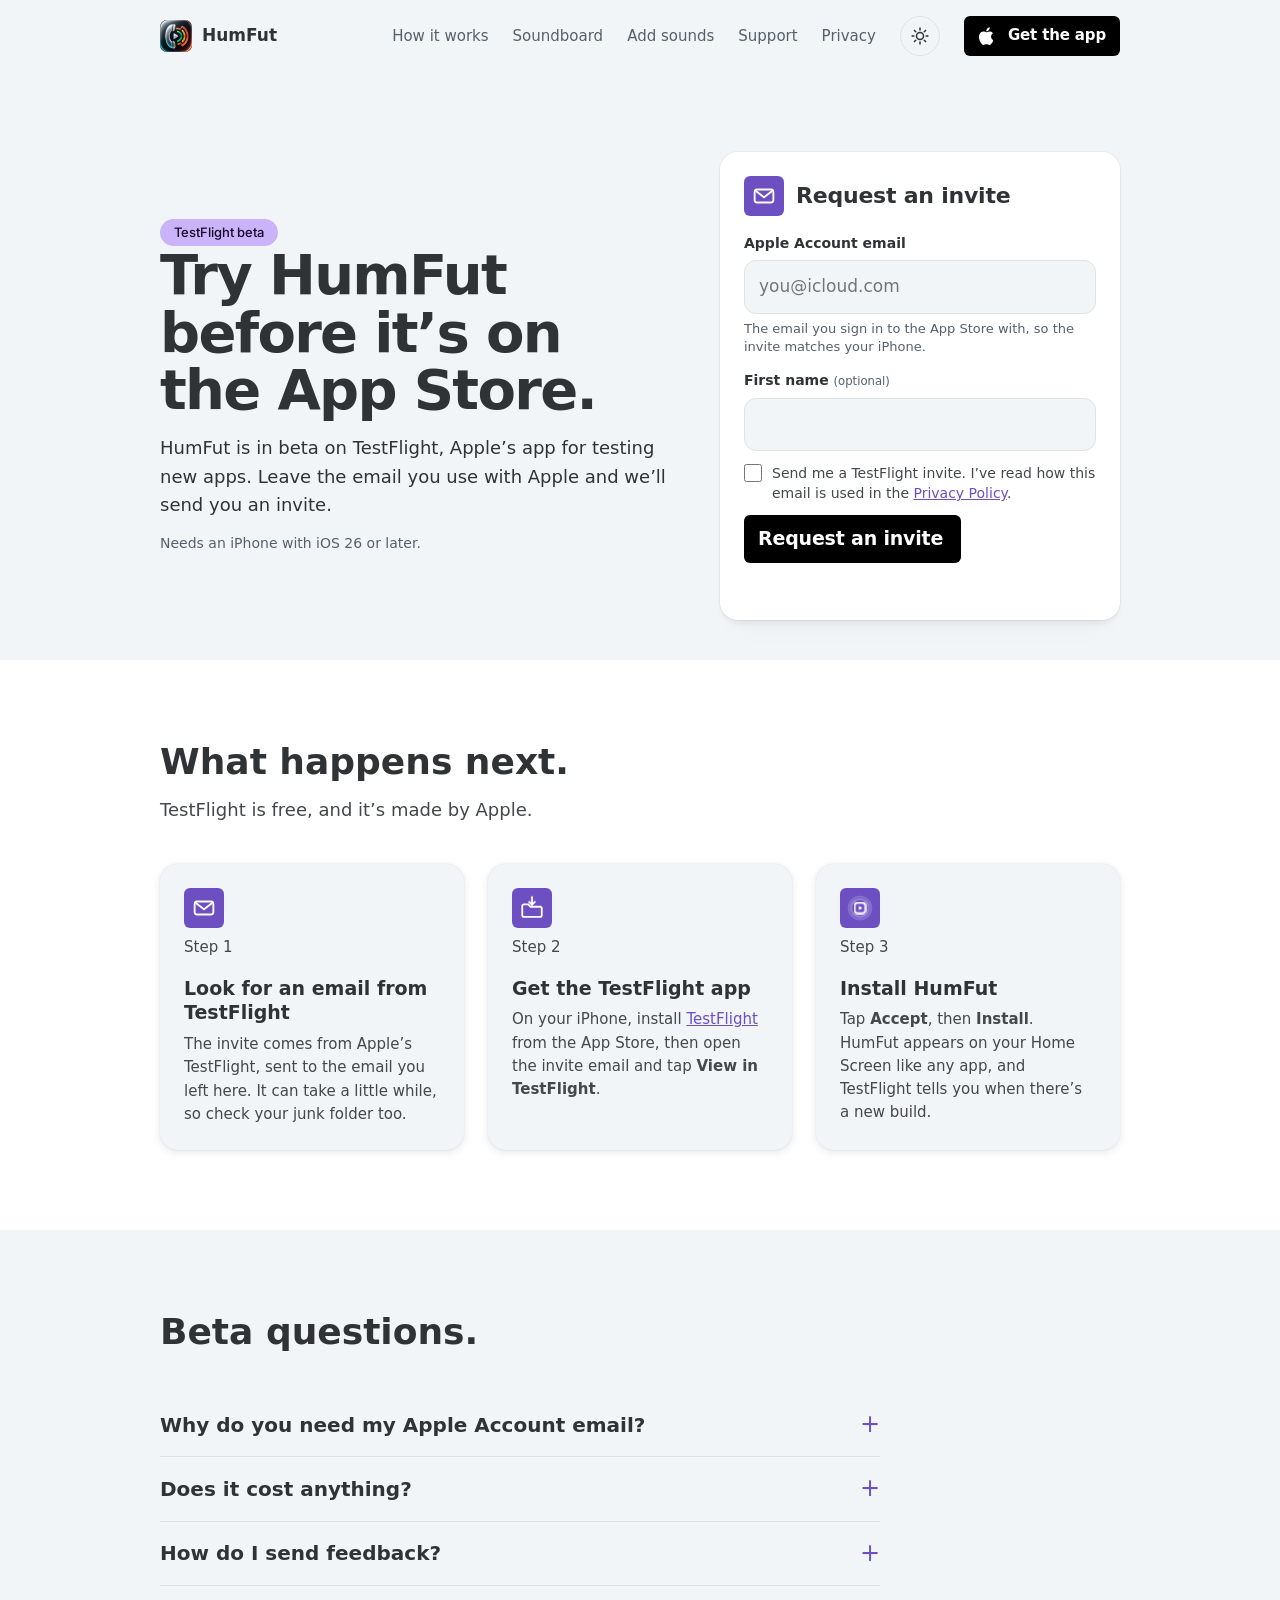
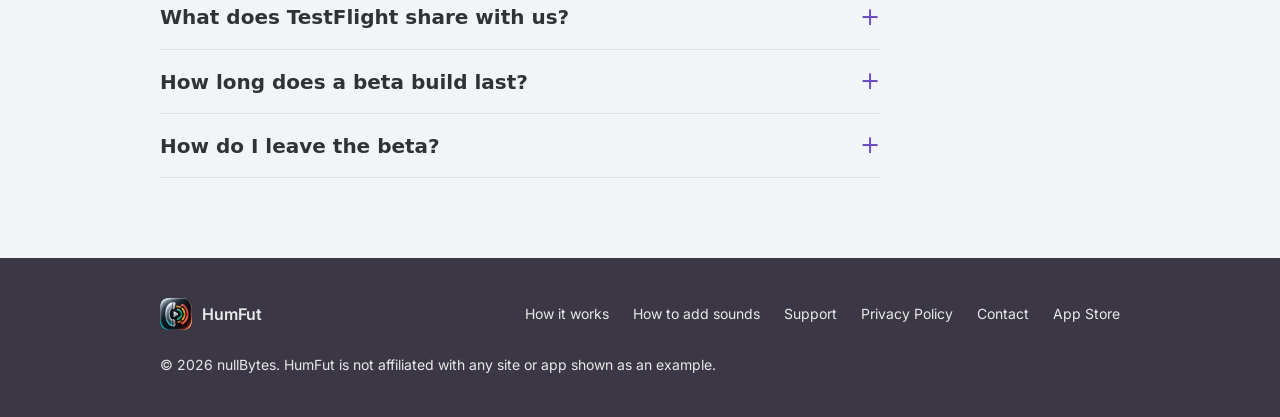
==== beta.html @ 5fb59aae "Beta sign-ups: App Store buttons lead to a TestFlight invite page HumFut is still in TestFlight, so " ====
<!doctype html>
<html lang="en" data-theme="light">
<head>
<meta charset="utf-8">
<meta name="viewport" content="width=device-width, initial-scale=1">
<title>Join the Beta — HumFut</title>
<meta name="description" content="Try HumFut on TestFlight before it’s on the App Store. Leave your Apple Account email and we’ll send you an invite.">
<link rel="icon" type="image/png" sizes="32x32" href="assets/icons/favicon-32.png">
<link rel="icon" type="image/png" sizes="64x64" href="assets/icons/favicon-64.png">
<link rel="apple-touch-icon" href="assets/icons/apple-touch-icon.png">
<link rel="stylesheet" href="assets/tokens.css?v=d33e0487">
<link rel="stylesheet" href="assets/components.css?v=d33e0487">
<link rel="stylesheet" href="assets/mockups.css?v=d33e0487">
<link rel="stylesheet" href="assets/site.css?v=d33e0487">
<script>document.documentElement.classList.add('js');</script>
<script>
  // Light by default. Apply a saved Dark or System choice before first paint; System follows the device.
  (function () { try { var t = localStorage.getItem('humfut-theme'); if (t === 'dark') document.documentElement.setAttribute('data-theme', 'dark'); else if (t === 'system') document.documentElement.removeAttribute('data-theme'); } catch (e) {} })();
</script>
</head>
<body>
<a class="skip" href="#main">Skip to content</a>
<svg width="0" height="0" style="position:absolute" aria-hidden="true">
  <symbol id="i-apple" viewBox="0 0 24 24"><path fill="currentColor" d="M16.4 12.6c0-2.4 2-3.6 2.1-3.7-1.1-1.7-2.9-1.9-3.5-1.9-1.5-.2-2.9.9-3.7.9-.8 0-1.9-.9-3.2-.8-1.6 0-3.1 1-4 2.4-1.7 3-.4 7.4 1.2 9.8.8 1.2 1.8 2.5 3 2.4 1.2 0 1.7-.8 3.1-.8 1.5 0 1.9.8 3.2.8 1.3 0 2.2-1.2 3-2.4.9-1.4 1.3-2.7 1.3-2.8-.1 0-2.5-1-2.5-3.9zM14 5.5c.7-.8 1.1-1.9 1-3-1 0-2.1.7-2.8 1.5-.6.7-1.2 1.8-1 2.9 1.1.1 2.1-.6 2.8-1.4z"/></symbol>
  <symbol id="t-speak" viewBox="0 0 24 24"><path fill="currentColor" d="M5 3h14a3 3 0 0 1 3 3v8a3 3 0 0 1-3 3h-7l-5 4v-4H5a3 3 0 0 1-3-3V6a3 3 0 0 1 3-3zm2 5v2h10V8zm0 4v2h7v-2z"/></symbol>
  <symbol id="t-react" viewBox="0 0 24 24"><path fill="currentColor" d="M9 10l3.5-7c1.5 0 2.5 1.2 2.2 2.8L14 9h5.3a2 2 0 0 1 2 2.4l-1.4 7A3 3 0 0 1 17 21H9zM2 10h5v11H2z"/></symbol>
  <symbol id="t-lib" viewBox="0 0 24 24"><path fill="currentColor" d="M2 5h10v2H2zm0 4h10v2H2zm0 4h7v2H2zm13-10l6-1.5v3L17 7v10.5a3.5 3.5 0 1 1-2-3.2z"/></symbol>
  <symbol id="t-set" viewBox="0 0 24 24"><path fill="currentColor" fill-rule="evenodd" d="M10.3 2h3.4l.5 2.6 1.9.8 2.2-1.5 2.4 2.4-1.5 2.2.8 1.9 2.6.5v3.4l-2.6.5-.8 1.9 1.5 2.2-2.4 2.4-2.2-1.5-1.9.8-.5 2.6h-3.4l-.5-2.6-1.9-.8-2.2 1.5-2.4-2.4 1.5-2.2-.8-1.9L2 13.7v-3.4l2.6-.5.8-1.9-1.5-2.2 2.4-2.4 2.2 1.5 1.9-.8zM12 8.5a3.5 3.5 0 1 0 0 7 3.5 3.5 0 0 0 0-7z"/></symbol>
  <symbol id="t-levels" viewBox="0 0 24 24"><path fill="none" stroke="currentColor" stroke-width="1.8" stroke-linecap="round" d="M6 3v18M12 3v18M18 3v18"/><circle cx="6" cy="14" r="2.4" fill="#3a3a3c" stroke="currentColor" stroke-width="1.8"/><circle cx="12" cy="8" r="2.4" fill="#3a3a3c" stroke="currentColor" stroke-width="1.8"/><circle cx="18" cy="15" r="2.4" fill="#3a3a3c" stroke="currentColor" stroke-width="1.8"/></symbol>
  <symbol id="t-search" viewBox="0 0 24 24"><circle cx="10.5" cy="10.5" r="6.5" fill="none" stroke="currentColor" stroke-width="2.2"/><path d="M15.5 15.5L21 21" stroke="currentColor" stroke-width="2.2" stroke-linecap="round"/></symbol>
</svg>

<header class="nav">
  <div class="wrap">
    <a class="nav-brand" href="./"><img class="hf-app-icon" src="assets/icons/icon-128.png" alt="" width="32" height="32">HumFut</a>
    <nav class="nav-links" aria-label="Main">
      <a href="./#how-it-works">How it works</a>
      <a href="./#soundboard">Soundboard</a>
      <a href="./#add-sounds">Add sounds</a>
      <a href="support.html">Support</a>
      <a href="privacy.html">Privacy</a>
    </nav>
    <div class="theme" data-theme-menu>
      <button type="button" class="theme-btn" aria-haspopup="true" aria-expanded="false" aria-controls="theme-list" aria-label="Appearance: Light">
        <svg class="ti ti-system" viewBox="0 0 24 24" aria-hidden="true"><circle cx="12" cy="12" r="8.5" fill="none" stroke="currentColor" stroke-width="1.8"/><path d="M12 3.5a8.5 8.5 0 0 1 0 17z" fill="currentColor"/></svg>
        <svg class="ti ti-light" viewBox="0 0 24 24" aria-hidden="true"><circle cx="12" cy="12" r="4.2" fill="none" stroke="currentColor" stroke-width="1.8"/><path d="M12 2.5v2.2M12 19.3v2.2M2.5 12h2.2M19.3 12h2.2M5.3 5.3l1.6 1.6M17.1 17.1l1.6 1.6M5.3 18.7l1.6-1.6M17.1 6.9l1.6-1.6" stroke="currentColor" stroke-width="1.8" stroke-linecap="round"/></svg>
        <svg class="ti ti-dark" viewBox="0 0 24 24" aria-hidden="true"><path d="M19.5 14.6A8 8 0 0 1 9.4 4.5a8 8 0 1 0 10.1 10.1z" fill="none" stroke="currentColor" stroke-width="1.8" stroke-linejoin="round"/></svg>
      </button>
      <div class="theme-list" id="theme-list" role="menu" aria-label="Appearance" hidden>
        <button type="button" role="menuitemradio" aria-checked="false" data-set-theme="system">System</button>
        <button type="button" role="menuitemradio" aria-checked="true" data-set-theme="light">Light</button>
        <button type="button" role="menuitemradio" aria-checked="false" data-set-theme="dark">Dark</button>
      </div>
    </div>
    <a class="hf-store js-appstore" href="beta.html"><svg viewBox="0 0 24 24"><use href="#i-apple"/></svg><span class="hf-store-lines"><span class="hf-store-big">Get the app</span></span></a>
  </div>
</header>

<main id="main">
<section class="band band-canvas page-hero">
  <div class="wrap beta-hero">
    <div>
      <span class="hf-kicker">TestFlight beta</span>
      <h1>Try HumFut before it’s on the App Store.</h1>
      <p class="lede">HumFut is in beta on TestFlight, Apple’s app for testing new apps. Leave the email you use with Apple and we’ll send you an invite.</p>
      <p class="page-meta">Needs an iPhone with iOS 26 or later.</p>
    </div>
    <form class="beta-form reveal" id="beta-form" novalidate data-ai-host>
      <div class="beta-form-head"><span class="hf-feature-icon"><span class="hf-ai" data-icon="mail"><svg viewBox="0 0 32 32" aria-hidden="true" focusable="false"><rect x="4.5" y="8" width="23" height="16" rx="3"/><path class="ai-draw" d="M5.5 9.5l10.5 8 10.5-8" style="--len:27"/></svg></span></span><h2>Request an invite</h2></div>
      <label class="field"><span>Apple Account email</span>
        <input type="email" name="email" autocomplete="email" inputmode="email" required placeholder="you@icloud.com" aria-describedby="email-help email-err">
      </label>
      <p class="field-help" id="email-help">The email you sign in to the App Store with, so the invite matches your iPhone.</p>
      <p class="field-err" id="email-err" role="alert" hidden></p>
      <label class="field"><span>First name <small>(optional)</small></span>
        <input type="text" name="firstName" autocomplete="given-name" maxlength="60">
      </label>
      <label class="hp" aria-hidden="true">Website<input type="text" name="website" tabindex="-1" autocomplete="off"></label>
      <label class="check"><input type="checkbox" name="consent" required aria-describedby="consent-err"><span>Send me a TestFlight invite. I’ve read how this email is used in the <a href="privacy.html#beta">Privacy Policy</a>.</span></label>
      <p class="field-err" id="consent-err" role="alert" hidden></p>
      <div class="turnstile-slot" hidden></div>
      <button type="submit" class="hf-store beta-submit"><span class="hf-store-lines"><span class="hf-store-big">Request an invite</span></span></button>
      <p class="form-msg" role="status" aria-live="polite"></p>
    </form>
  </div>
</section>

<section class="band band-surface">
  <div class="wrap">
    <div class="section-head reveal">
      <h2 class="heading-xl">What happens next.</h2>
      <p class="lede">TestFlight is free, and it’s made by Apple.</p>
    </div>
    <div class="card-grid">
      <div class="info-card reveal" data-ai-host><span class="hf-feature-icon"><span class="hf-ai" data-icon="mail"><svg viewBox="0 0 32 32" aria-hidden="true" focusable="false"><rect x="4.5" y="8" width="23" height="16" rx="3"/><path class="ai-draw" d="M5.5 9.5l10.5 8 10.5-8" style="--len:27"/></svg></span></span><p class="caption">Step 1</p><h3>Look for an email from TestFlight</h3><p>The invite comes from Apple’s TestFlight, sent to the email you left here. It can take a little while, so check your junk folder too.</p></div>
      <div class="info-card reveal" data-ai-host><span class="hf-feature-icon"><span class="hf-ai" data-icon="import"><svg viewBox="0 0 32 32" aria-hidden="true" focusable="false"><path d="M4 13.5a2 2 0 0 1 2-2h5.5l2.5 3H26a2 2 0 0 1 2 2V25a2 2 0 0 1-2 2H6a2 2 0 0 1-2-2z"/><g class="ai-drop"><path d="M16 2.5V12"/><path d="M12.5 8.5L16 12l3.5-3.5"/></g></svg></span></span><p class="caption">Step 2</p><h3>Get the TestFlight app</h3><p>On your iPhone, install <a href="https://apps.apple.com/app/testflight/id899247664">TestFlight</a> from the App Store, then open the invite email and tap <strong>View in TestFlight</strong>.</p></div>
      <div class="info-card reveal" data-ai-host><span class="hf-feature-icon"><span class="hf-ai" data-icon="tap"><svg viewBox="0 0 32 32" aria-hidden="true" focusable="false"><circle class="ai-ring" cx="16" cy="16" r="11" style="--o:.35"/><circle class="ai-ring" cx="16" cy="16" r="14" style="--o:.18;--d:.14s"/><g class="ai-press"><rect x="9.5" y="9.5" width="13" height="13" rx="3.5"/><path d="M14.6 13.2v5.6l4.4-2.8z" fill="currentColor" stroke="none"/></g></svg></span></span><p class="caption">Step 3</p><h3>Install HumFut</h3><p>Tap <strong>Accept</strong>, then <strong>Install</strong>. HumFut appears on your Home Screen like any app, and TestFlight tells you when there’s a new build.</p></div>
    </div>
  </div>
</section>

<section class="band band-canvas">
  <div class="wrap">
    <div class="section-head reveal">
      <h2 class="heading-xl">Beta questions.</h2>
    </div>
    <div class="faq">
      <details><summary>Why do you need my Apple Account email?</summary><div><p>TestFlight invites are tied to an email. Using the one you sign in to the App Store with means the invite opens straight into TestFlight on your iPhone.</p></div></details>
      <details><summary>Does it cost anything?</summary><div><p>No. TestFlight is free, and in-app purchases in a TestFlight build aren’t charged. They also don’t carry over to the App Store version.</p></div></details>
      <details><summary>How do I send feedback?</summary><div><p>Take a screenshot in HumFut and tap <strong>Share Beta Feedback</strong>, or open TestFlight and tap <strong>Send Beta Feedback</strong>. You can also email <a href="mailto:humfut-support@nullbytes.app">humfut-support@nullbytes.app</a>.</p></div></details>
      <details><summary>What does TestFlight share with us?</summary><div><p>Apple shows us your tester email and name, when you installed and opened the beta, and any crash reports or feedback you send through TestFlight. <a href="privacy.html#beta">More in the Privacy Policy</a></p></div></details>
      <details><summary>How long does a beta build last?</summary><div><p>Each TestFlight build works for 90 days. Newer builds arrive in TestFlight before then.</p></div></details>
      <details><summary>How do I leave the beta?</summary><div><p>Open TestFlight, choose HumFut and tap <strong>Stop Testing</strong>, or delete the app. To have your email removed from our list, write to <a href="mailto:humfut-support@nullbytes.app">humfut-support@nullbytes.app</a>.</p></div></details>
    </div>
  </div>
</section>
</main>

<footer class="hf-footer">
  <div class="wrap">
    <span class="footer-brand"><img class="hf-app-icon" src="assets/icons/icon-128.png" alt="" width="32" height="32">HumFut</span>
    <nav aria-label="Footer">
      <a href="./#how-it-works">How it works</a>
      <a href="./#add-sounds">How to add sounds</a>
      <a href="support.html">Support</a>
      <a href="privacy.html">Privacy Policy</a>
      <a href="mailto:humfut-support@nullbytes.app">Contact</a>
      <a class="js-appstore" href="beta.html">App Store</a>
    </nav>
    <span>© 2026 nullBytes. HumFut is not affiliated with any site or app shown as an example.</span>
  </div>
</footer>

<script src="assets/beta.js?v=d33e0487" defer></script>
<script src="assets/site.js?v=d33e0487" defer></script>
<script src="assets/anim-icons.js?v=d33e0487" defer></script>
</body>
</html>
---- assets/tokens.css ----
/* GENERATED from the HumFut design system tokens.json. Do not edit by hand. */
:root {
  color-scheme: light;
  --canvas: #f2f5f7;
  --surface: #ffffff;
  --ink: #303336;
  --ink-2: #44474b;
  --muted: #55606e;
  --fog: #838b96;
  --hairline: #dfe3e8;
  --accent: #6d4fc2;
  --accent-press: #553b9e;
  --on-accent: #ffffff;
  --accent-wash: #ece6fb;
  --kicker: #cab3f8;
  --on-kicker: #17082c;
  --on-pad: #17082c;
  --live: #a0f32f;
  --on-live: #17082c;
  --tap-ring: #00b2ff;
  --store-badge: #000000;
  --on-store-badge: #ffffff;
  --doc-canvas: #f6f6f6;
  --doc-ink: #1b1b1b;
  --doc-body: #404654;
  --footer: #3c3744;
  --on-footer: #e9e9e9;
  --app-ground: #0e1012;
  --app-panel: #1f2225;
  --app-ink: #f2f3f4;
  --app-ink-dim: #8a9199;
  --app-ready: #3db863;
  --pad-orange: #d9573d;
  --pad-ochre: #e3a93c;
  --pad-teal: #4e9e8f;
  --pad-blue: #6b7fc7;
  --pad-rose: #c0577e;
  --pad-olive: #7fa653;
  --shadow-card: 0 2px 8px 0 rgba(0,0,0,0.1), 0 0 2px 0 rgba(0,0,0,0.1);
  --shadow-preview: 0 152px 61px 0 rgba(25,23,28,0.01), 0 85px 51px 0 rgba(25,23,28,0.05), 0 38px 38px 0 rgba(25,23,28,0.09), 0 9px 21px 0 rgba(25,23,28,0.1);
  --shadow-float: 0 0 0 1px rgba(0,0,0,0.04), 0 1px 1px 0.5px rgba(0,0,0,0.02), 0 3px 3px 1.5px rgba(0,0,0,0.02), 0 6px 6px -3px rgba(0,0,0,0.02), 0 12px 12px -6px rgba(0,0,0,0.02), 0 24px 24px -12px rgba(0,0,0,0.02);
  --shadow-doc: 0 4px 12px 0 rgba(0,0,0,0.12), 0 0 2px 0 rgba(0,0,0,0.08);
  --space-4: 4px;
  --space-8: 8px;
  --space-10: 10px;
  --space-12: 12px;
  --space-16: 16px;
  --space-24: 24px;
  --space-40: 40px;
  --space-80: 80px;
  --width-page: 960px;
  --width-text: 540px;
  --width-doc: 680px;
  --radius-icon: 3px;
  --radius-button: 6px;
  --radius-doc-button: 8px;
  --radius-tutorial: 12px;
  --radius-doc-panel: 16px;
  --radius-card: 18px;
  --radius-float: 20px;
  --radius-app-icon: 22%;
  --radius-preview: 40px;
  --radius-pill: 9999px;
  --font-sans: -apple-system, BlinkMacSystemFont, "SF Pro Text", "SF Pro Display", system-ui, "Helvetica Neue", sans-serif;
  --font-rounded: "Nunito", "Quicksand", "DM Sans", system-ui, sans-serif;
  --font-doc: "Inter", system-ui, -apple-system, "Segoe UI", Roboto, sans-serif;
}
@media (prefers-color-scheme: dark) {
  :root:not([data-theme="light"]) {
    color-scheme: dark;
    --canvas: #0d0021;
    --surface: #05010d;
    --ink: #ffffff;
    --ink-2: #cfcfcf;
    --muted: #a39eb0;
    --fog: #6e6780;
    --hairline: #1d1629;
    --accent: #a981ff;
    --accent-press: #7a40ed;
    --on-accent: #0d0021;
    --accent-wash: #1e1238;
    --store-badge: #ffffff;
    --on-store-badge: #000000;
    --doc-canvas: #0d0021;
    --doc-ink: #ffffff;
    --doc-body: #cfcfcf;
    --footer: #05010d;
    --on-footer: #cfcfcf;
  }
}
:root[data-theme="dark"] {
  color-scheme: dark;
  --canvas: #0d0021;
  --surface: #05010d;
  --ink: #ffffff;
  --ink-2: #cfcfcf;
  --muted: #a39eb0;
  --fog: #6e6780;
  --hairline: #1d1629;
  --accent: #a981ff;
  --accent-press: #7a40ed;
  --on-accent: #0d0021;
  --accent-wash: #1e1238;
  --store-badge: #ffffff;
  --on-store-badge: #000000;
  --doc-canvas: #0d0021;
  --doc-ink: #ffffff;
  --doc-body: #cfcfcf;
  --footer: #05010d;
  --on-footer: #cfcfcf;
}
.display { font-family: var(--font-sans); font-size: 56px; line-height: 1.0; font-weight: 700; letter-spacing: -1.4px; }
.heading-xl { font-family: var(--font-sans); font-size: 36px; line-height: 1.2; font-weight: 700; }
.heading { font-family: var(--font-sans); font-size: 24px; line-height: 1.2; font-weight: 700; }
.heading-sm { font-family: var(--font-sans); font-size: 20px; line-height: 1.3; font-weight: 600; }
.lede { font-family: var(--font-sans); font-size: 18px; line-height: 1.6; font-weight: 400; }
.body { font-family: var(--font-sans); font-size: 17px; line-height: 1.6; font-weight: 400; }
.body-sm { font-family: var(--font-sans); font-size: 15px; line-height: 1.6; font-weight: 400; }
.link { font-family: var(--font-sans); font-size: 17px; line-height: 1.3; font-weight: 400; }
.caption { font-family: var(--font-sans); font-size: 13px; line-height: 1.4; font-weight: 400; }
.float-title { font-family: var(--font-sans); font-size: 15px; line-height: 1.3; font-weight: 600; }
.float-meta { font-family: var(--font-sans); font-size: 13px; line-height: 1.4; font-weight: 400; }
.step-title { font-family: var(--font-rounded); font-size: 19px; line-height: 1.33; font-weight: 700; letter-spacing: 1px; }
.step-body { font-family: var(--font-rounded); font-size: 15px; line-height: 1.47; font-weight: 500; letter-spacing: 0.8px; }
.tab-label { font-family: var(--font-rounded); font-size: 15px; line-height: 1.2; font-weight: 700; letter-spacing: 0.8px; }
.kicker { font-family: var(--font-doc); font-size: 13px; line-height: 1.2; font-weight: 500; }
.doc-display { font-family: var(--font-doc); font-size: 60px; line-height: 1.07; font-weight: 800; }
.doc-heading { font-family: var(--font-doc); font-size: 40px; line-height: 1.14; font-weight: 800; }
.doc-heading-sm { font-family: var(--font-doc); font-size: 28px; line-height: 1.38; font-weight: 800; }
.doc-subheading { font-family: var(--font-doc); font-size: 20px; line-height: 1.4; font-weight: 600; }
.doc-body { font-family: var(--font-doc); font-size: 16px; line-height: 1.5; font-weight: 400; }
---- assets/components.css ----
/* HumFut components. Every value comes from tokens.css (colors, radii,
   shadows, spacing, font families). Source per component in its README. */
@import url("https://fonts.googleapis.com/css2?family=Inter:wght@400;500;600;800&family=Nunito:wght@500;700&display=swap");

/* ---------- App Store button (Apple badge; Things 6px button radius) ---------- */
.hf-store {
  display: inline-flex; align-items: center; gap: 10px;
  min-height: 48px; padding: 8px 18px 8px 14px;
  border-radius: var(--radius-button);
  background: var(--store-badge); color: var(--on-store-badge);
  font-family: var(--font-sans); text-decoration: none;
}
.hf-store:hover { color: var(--on-store-badge); opacity: .88; }
.hf-store svg { width: 22px; height: 22px; flex: none; fill: currentColor; }
.hf-store .hf-store-lines { display: flex; flex-direction: column; line-height: 1.05; }
.hf-store .hf-store-small { font-size: 11px; font-weight: 500; }
.hf-store .hf-store-big { font-size: 19px; font-weight: 600; letter-spacing: -.01em; }

/* ---------- Text link with chevron (Things Inline Text Link) ---------- */
.hf-link {
  font-family: var(--font-sans); font-size: 17px; line-height: 1.3; font-weight: 400;
  color: var(--accent); text-decoration: none;
}
.hf-link::after { content: " \25B8"; }
.hf-link:hover { color: var(--accent-press); text-decoration: underline; text-underline-offset: 3px; }

/* ---------- Focus ring (accent, 3px solid; 3:1+ on every surface) ---------- */
.hf-focus:focus-visible, .hf-store:focus-visible, .hf-link:focus-visible,
.hf-tab:focus-visible, .hf-step:focus-visible, .hf-doc-button:focus-visible {
  outline: 3px solid var(--accent); outline-offset: 3px;
}

/* ---------- App icon (iOS mask) ---------- */
.hf-app-icon { display: block; border-radius: var(--radius-app-icon); }

/* ---------- Feature card (Things: surface on canvas, 18px, paired shadow) ---------- */
.hf-feature {
  background: var(--surface); border-radius: var(--radius-card); box-shadow: var(--shadow-card);
  padding: var(--space-24); font-family: var(--font-sans); color: var(--ink);
}
.hf-feature-head { display: flex; align-items: center; gap: var(--space-10); }
.hf-feature-icon {
  width: 40px; height: 40px; border-radius: var(--radius-button); flex: none;
  background: var(--accent); color: var(--on-accent); display: grid; place-items: center;
  --ai-size: 26px; --ai-bg: var(--accent);
}
.hf-feature h3 { font-size: 20px; line-height: 1.3; font-weight: 600; margin: 0; }
.hf-feature p { font-size: 15px; line-height: 1.6; color: var(--muted); margin: var(--space-10) 0 0; }

/* ---------- Floating card (Flighty: 20px, whisper stack, ±3deg) ---------- */
.hf-float {
  display: flex; gap: var(--space-10); align-items: center;
  background: var(--surface); border-radius: var(--radius-float); box-shadow: var(--shadow-float);
  padding: var(--space-16); font-family: var(--font-sans); color: var(--ink); width: max-content; max-width: 260px;
}
.hf-float strong { display: block; font-size: 15px; line-height: 1.3; font-weight: 600; }
.hf-float span.hf-float-meta { display: block; font-size: 13px; line-height: 1.4; color: var(--muted); }
.hf-float .hf-float-art { width: 32px; height: 32px; border-radius: var(--radius-pill); flex: none; background: var(--live); display: grid; place-items: center; }
.hf-float .hf-float-art svg { width: 16px; height: 16px; fill: var(--on-live); }

/* ---------- Live waveform (Stable Audio: lime marks audio-active) ---------- */
.hf-live { display: inline-flex; align-items: center; gap: 2px; height: 18px; }
.hf-live i { display: block; width: 3px; height: 30%; border-radius: 2px; background: var(--live); animation: hf-eq 1s ease-in-out infinite; }
.hf-live i:nth-child(2) { animation-delay: -.2s; } .hf-live i:nth-child(3) { animation-delay: -.5s; }
.hf-live i:nth-child(4) { animation-delay: -.7s; } .hf-live i:nth-child(5) { animation-delay: -.35s; }
@keyframes hf-eq { 0%, 100% { height: 25%; } 50% { height: 100%; } }

/* ---------- Kicker badge (Jitter pill badge, one per section) ---------- */
.hf-kicker {
  display: inline-block; padding: 6px 14px; border-radius: var(--radius-pill);
  background: var(--kicker); color: var(--on-kicker);
  font-family: var(--font-doc); font-size: 13px; line-height: 1.2; font-weight: 500;
}

/* ---------- Tutorial tabs (Duolingo: 12px, 2px outline, pressed edge) ---------- */
.hf-tabs { display: flex; flex-wrap: wrap; gap: var(--space-12); justify-content: center; }
.hf-tab {
  display: inline-flex; align-items: center; gap: var(--space-10); cursor: pointer;
  padding: var(--space-12) var(--space-16); border-radius: var(--radius-tutorial);
  border: 2px solid var(--hairline); border-bottom-width: 4px; background: var(--surface); color: var(--ink);
  font-family: var(--font-rounded); font-size: 15px; line-height: 1.2; font-weight: 700; letter-spacing: .8px;
}
.hf-tab .hf-num {
  width: 28px; height: 28px; border-radius: var(--radius-tutorial); display: grid; place-items: center;
  background: var(--accent-wash); color: var(--accent);
}
.hf-tab[aria-selected="true"] { background: var(--accent); border-color: var(--accent-press); color: var(--on-accent); }
.hf-tab[aria-selected="true"] .hf-num { background: var(--on-accent); color: var(--accent); }
.hf-tab:active { border-bottom-width: 2px; transform: translateY(2px); }

/* ---------- Step card (Duolingo: border only, no fill change, no shadow) ---------- */
.hf-steps { list-style: none; margin: 0; padding: 0; display: grid; gap: var(--space-12); }
.hf-step {
  position: relative; overflow: hidden; cursor: pointer;
  display: grid; grid-template-columns: 36px 1fr; gap: var(--space-16); align-items: start;
  padding: var(--space-16); border-radius: var(--radius-tutorial);
  border: 2px solid var(--hairline); border-bottom-width: 4px; background: var(--surface);
  font-family: var(--font-rounded); color: var(--ink);
}
.hf-step .hf-num {
  width: 36px; height: 36px; border-radius: var(--radius-tutorial); display: grid; place-items: center;
  border: 2px solid var(--hairline); color: var(--muted);
  font-size: 15px; font-weight: 700; letter-spacing: .8px;
}
.hf-step strong { display: block; font-size: 19px; line-height: 1.33; font-weight: 700; letter-spacing: 1px; }
.hf-step span.hf-step-body { display: block; font-size: 15px; line-height: 1.47; font-weight: 500; letter-spacing: .8px; color: var(--muted); margin-top: 2px; }
.hf-step.is-active { border-color: var(--accent); border-bottom-color: var(--accent-press); }
.hf-step.is-active .hf-num { background: var(--accent); border-color: var(--accent); color: var(--on-accent); }
.hf-step.is-done .hf-num { border-color: var(--accent); color: var(--accent); }
.hf-step .hf-bar { position: absolute; left: 0; bottom: 0; height: 3px; width: 0; background: var(--accent); }
.hf-step.is-active .hf-bar { animation: hf-fill var(--dur, 3s) linear forwards; }
@keyframes hf-fill { to { width: 100%; } }

/* ---------- Animation preview card (Jitter: 40px, four-layer float) ---------- */
.hf-preview {
  background: var(--surface); border-radius: var(--radius-preview); box-shadow: var(--shadow-preview);
  padding: var(--space-40) var(--space-24); display: grid; place-items: center;
}
/* Tap ring (Jitter Electric Blue highlight ring) */
.hf-tap {
  position: absolute; width: 44px; height: 44px; margin: -22px 0 0 -22px; border-radius: var(--radius-pill);
  border: 3px solid var(--tap-ring); pointer-events: none; animation: hf-tap 1.6s ease-out infinite;
}
@keyframes hf-tap {
  0% { opacity: 0; transform: scale(1.4); } 20% { opacity: 1; transform: scale(.85); }
  45% { opacity: .9; transform: scale(1); } 100% { opacity: 0; transform: scale(1.5); }
}

/* ---------- Doc (Signal): outlined button, panel ---------- */
.hf-doc-button {
  display: inline-flex; align-items: center; gap: var(--space-8);
  padding: var(--space-12) var(--space-24); border-radius: var(--radius-doc-button);
  border: 1.5px solid var(--accent); background: transparent; color: var(--accent);
  font-family: var(--font-doc); font-size: 16px; font-weight: 600; text-decoration: none;
}
.hf-doc-button:hover { color: var(--accent-press); border-color: var(--accent-press); }
.hf-doc-panel {
  background: var(--accent-wash); border-radius: var(--radius-doc-panel); padding: 30px;
  font-family: var(--font-doc); color: var(--doc-ink);
}
.hf-doc-panel p { margin: 0; font-size: 16px; line-height: 1.5; }

/* ---------- Footer (Signal Twilight band) ---------- */
.hf-footer { background: var(--footer); color: var(--on-footer); font-family: var(--font-doc); font-size: 14px; }
.hf-footer a { color: var(--on-footer); text-decoration: none; }
.hf-footer a:hover { text-decoration: underline; }
.hf-footer h4 { color: #ffffff; font-size: 16px; font-weight: 600; margin: 0 0 var(--space-12); }


/* ---------- Animated icon (HumFut line glyphs; parts move by role) ---------- */
.hf-ai { display: inline-grid; place-items: center; flex: none; width: var(--ai-size, 32px); height: var(--ai-size, 32px); color: inherit; }
.hf-ai svg { width: 100%; height: 100%; overflow: visible; fill: none; stroke: currentColor; stroke-width: 2.25; stroke-linecap: round; stroke-linejoin: round; }
.hf-ai svg * { transform-box: fill-box; transform-origin: center; }
.hf-ai .ai-draw { stroke-dasharray: var(--len); stroke-dashoffset: 0; }
.hf-ai .ai-cut { stroke: var(--ai-bg, var(--surface)); stroke-width: 6; }
.hf-ai .ai-ring { opacity: var(--o, .3); }
.hf-ai .ai-sway, .hf-ai .ai-eq { transform-origin: 50% 100%; }
.hf-ai .ai-shake { transform-origin: 30% 70%; }
.hf-ai .ai-toggle { transform: translateX(12px); }
.hf-ai.is-playing svg *, .hf-ai.is-looping svg * {
  animation-duration: 1.5s; animation-timing-function: cubic-bezier(.3, .7, .3, 1);
  animation-fill-mode: both; animation-delay: var(--d, 0s);
}
.hf-ai.is-looping svg * { animation-duration: 2.2s; animation-iteration-count: infinite; }
.hf-ai.is-playing .ai-press, .hf-ai.is-looping .ai-press { animation-name: ai-press; }
.hf-ai.is-playing .ai-ring, .hf-ai.is-looping .ai-ring { animation-name: ai-ring; }
.hf-ai.is-playing .ai-rise, .hf-ai.is-looping .ai-rise { animation-name: ai-rise; }
.hf-ai.is-playing .ai-drop, .hf-ai.is-looping .ai-drop { animation-name: ai-drop; }
.hf-ai.is-playing .ai-draw, .hf-ai.is-looping .ai-draw { animation-name: ai-draw; }
.hf-ai.is-playing .ai-pulse, .hf-ai.is-looping .ai-pulse { animation-name: ai-pulse; }
.hf-ai.is-playing .ai-sway, .hf-ai.is-looping .ai-sway { animation-name: ai-sway; }
.hf-ai.is-playing .ai-pop, .hf-ai.is-looping .ai-pop { animation-name: ai-pop; }
.hf-ai.is-playing .ai-eq, .hf-ai.is-looping .ai-eq { animation-name: ai-eq; }
.hf-ai.is-playing .ai-slide, .hf-ai.is-looping .ai-slide { animation-name: ai-slide; }
.hf-ai.is-playing .ai-lift, .hf-ai.is-looping .ai-lift { animation-name: ai-lift; }
.hf-ai.is-playing .ai-blink, .hf-ai.is-looping .ai-blink { animation-name: ai-blink; }
.hf-ai.is-playing .ai-shake, .hf-ai.is-looping .ai-shake { animation-name: ai-shake; }
.hf-ai.is-playing .ai-wave, .hf-ai.is-looping .ai-wave { animation-name: ai-wave; }
.hf-ai.is-playing .ai-nudge, .hf-ai.is-looping .ai-nudge { animation-name: ai-nudge; }
.hf-ai.is-playing .ai-toggle, .hf-ai.is-looping .ai-toggle { animation-name: ai-toggle; }
@keyframes ai-press { 0%, 45%, 100% { transform: scale(1); } 12% { transform: scale(.82); } 28% { transform: scale(1.06); } }
@keyframes ai-ring {
  0%, 100% { opacity: var(--o, .3); transform: scale(1); } 8% { opacity: 0; transform: scale(.55); }
  30% { opacity: .95; transform: scale(.95); } 55% { opacity: 0; transform: scale(1.18); } 70% { opacity: 0; transform: scale(1); }
}
@keyframes ai-rise { 0%, 55%, 100% { transform: translateY(0); } 20% { transform: translateY(-4.5px); } 36% { transform: translateY(.6px); } 45% { transform: translateY(-1.4px); } }
@keyframes ai-drop {
  0%, 60%, 100% { transform: translateY(0); opacity: 1; } 28% { transform: translateY(7px); opacity: 0; }
  29% { transform: translateY(-7px); opacity: 0; }
}
@keyframes ai-draw { 0% { stroke-dashoffset: var(--len); } 55%, 100% { stroke-dashoffset: 0; } }
@keyframes ai-pulse { 0%, 50%, 100% { transform: scale(1); } 14% { transform: scale(.5); } 32% { transform: scale(1.15); } }
@keyframes ai-sway { 0%, 70%, 100% { transform: rotate(0); } 15% { transform: rotate(-12deg) translateY(-1px); } 32% { transform: rotate(9deg); } 48% { transform: rotate(-4deg); } 60% { transform: rotate(2deg); } }
@keyframes ai-pop { 0% { transform: scale(.3); opacity: .2; } 28% { transform: scale(1.15); opacity: 1; } 42%, 100% { transform: scale(1); opacity: 1; } }
@keyframes ai-eq { 0%, 62%, 100% { transform: scaleY(1); } 14% { transform: scaleY(.35); } 28% { transform: scaleY(1.25); } 44% { transform: scaleY(.6); } }
@keyframes ai-slide { 0%, 100% { transform: translateX(0); } 40%, 60% { transform: translateX(5px); } }
@keyframes ai-lift { 0%, 70%, 100% { transform: translateY(0); } 18%, 42% { transform: translateY(-4px); } 56% { transform: translateY(.6px); } }
@keyframes ai-blink { 0%, 34%, 100% { transform: scaleY(1); } 17% { transform: scaleY(.1); } }
@keyframes ai-shake { 0%, 56%, 100% { transform: rotate(0); } 8% { transform: rotate(-14deg); } 16% { transform: rotate(12deg); } 24% { transform: rotate(-10deg); } 32% { transform: rotate(8deg); } 40% { transform: rotate(-4deg); } 48% { transform: rotate(2deg); } }
@keyframes ai-wave { 0%, 60%, 100% { opacity: 1; } 18% { opacity: .1; } 40% { opacity: 1; } }
@keyframes ai-nudge { 0%, 40%, 100% { transform: translateX(0); } 10% { transform: translateX(-1.5px); } 20% { transform: translateX(1.5px); } 30% { transform: translateX(-1px); } }
@keyframes ai-toggle { 0%, 12% { transform: translateX(0); } 42%, 100% { transform: translateX(12px); } }

/* ---------- Feature Board: every feature is a Pad (mirrors the app's Reactions board) ---------- */
.hf-board { display: grid; grid-template-columns: minmax(0, 1.2fr) minmax(0, 1fr); gap: var(--space-24); align-items: start; font-family: var(--font-sans); }
.hf-bpads { display: grid; grid-template-columns: repeat(3, minmax(0, 1fr)); gap: var(--space-12); }
.hf-bpad {
  --pad: var(--pad-orange);
  position: relative; overflow: hidden; cursor: pointer; text-align: left; appearance: none;
  display: flex; flex-direction: column; justify-content: space-between; gap: var(--space-12);
  min-height: 136px; padding: var(--space-16); margin: 0;
  border: 0; border-bottom: 5px solid color-mix(in srgb, var(--pad) 70%, #000000);
  border-radius: var(--radius-card);
  background: linear-gradient(180deg, color-mix(in srgb, var(--pad) 84%, #ffffff) 0%, var(--pad) 100%);
  color: var(--on-pad); font: inherit;
  box-shadow: var(--shadow-card);
  transition: transform .14s ease, border-bottom-width .14s ease, box-shadow .2s ease;
}
.hf-bpad:hover { transform: translateY(-2px); }
.hf-bpad:active, .hf-bpad.is-active { transform: translateY(3px); border-bottom-width: 2px; }
.hf-bpad.is-active { box-shadow: 0 0 0 3px var(--surface), 0 0 0 6px color-mix(in srgb, var(--pad) 70%, #000000); }
.hf-bpad:focus-visible { outline: 3px solid var(--accent); outline-offset: 4px; }
.hf-bpad::before { content: ""; position: absolute; inset: 0 auto 0 0; width: 0; background: var(--on-pad); opacity: .12; pointer-events: none; }
.hf-bpad.is-firing::before { animation: hf-bpad-fill 1.6s linear forwards; }
@keyframes hf-bpad-fill { from { width: 0; } to { width: 100%; } }
.hf-bpad .hf-ai { --ai-size: 38px; position: relative; }
.hf-bpad-label { position: relative; font-size: 19px; line-height: 1.15; font-weight: 700; letter-spacing: -.01em; }
.hf-bpad-key {
  position: absolute; top: var(--space-12); right: var(--space-12);
  min-width: 22px; padding: 3px 6px; border-radius: var(--radius-button); text-align: center;
  font: 600 12px/1.2 ui-monospace, "SF Mono", Menlo, monospace; background: color-mix(in srgb, var(--on-pad) 12%, transparent);
}
.hf-board-panel {
  background: var(--canvas); border-radius: var(--radius-card); padding: var(--space-24);
  display: grid; gap: var(--space-16); align-content: start;
}
.hf-callstrip {
  display: flex; align-items: center; gap: var(--space-10); padding: 10px 16px; border-radius: var(--radius-pill);
  background: var(--app-ground); color: var(--app-ink); font-size: 13px; font-weight: 600; line-height: 1.2;
}
.hf-callstrip .hf-call-dot { width: 8px; height: 8px; border-radius: var(--radius-pill); background: var(--app-ready); flex: none; }
.hf-callstrip time { margin-left: auto; color: var(--app-ink-dim); font-variant-numeric: tabular-nums; }
.hf-callstrip .hf-live i { animation-play-state: paused; }
.hf-callstrip.is-sounding .hf-live i { animation-play-state: running; }
.hf-lane-title { margin: 0; font-size: 13px; line-height: 1.4; color: var(--muted); }
.hf-lane { list-style: none; margin: 0; padding: 0; display: grid; gap: var(--space-8); min-height: 124px; align-content: start; }
.hf-chip {
  --pad: var(--pad-orange);
  display: flex; align-items: center; gap: var(--space-10); padding: var(--space-8) var(--space-12);
  border-radius: var(--radius-tutorial); background: var(--surface); font-size: 15px; line-height: 1.3; color: var(--ink);
}
.hf-chip .hf-chip-swatch { width: 14px; height: 14px; border-radius: var(--radius-icon); background: var(--pad); flex: none; }
.hf-chip b { font-weight: 600; }
.hf-chip .hf-chip-meta { margin-left: auto; font-size: 13px; color: var(--muted); }
.hf-chip.is-new { animation: hf-chip-in .5s cubic-bezier(.2, .9, .3, 1.2) both; }
.hf-chip:nth-child(3) { opacity: .6; }
@keyframes hf-chip-in { from { opacity: 0; transform: translateY(-10px) scale(.96); } to { opacity: 1; transform: none; } }
.hf-detail { display: grid; gap: var(--space-12); }
.hf-detail[hidden] { display: none; }
.hf-detail.is-new { animation: hf-detail-in .45s ease both; }
@keyframes hf-detail-in { from { opacity: 0; transform: translateY(8px); } to { opacity: 1; transform: none; } }
.hf-detail-head { display: flex; align-items: center; gap: var(--space-12); }
.hf-detail-head .hf-ai { --ai-size: 30px; color: var(--accent); }
.hf-detail h3 { margin: 0; font-size: 24px; line-height: 1.2; font-weight: 700; color: var(--ink); }
.hf-detail p { margin: 0; font-size: 15px; line-height: 1.6; color: var(--ink-2); }
.hf-facts { list-style: none; margin: 0; padding: 0; display: grid; gap: var(--space-8); }
.hf-facts li { display: flex; gap: var(--space-10); align-items: center; font-size: 15px; line-height: 1.4; color: var(--ink); }
.hf-facts .hf-ai { --ai-size: 20px; color: var(--accent); }
@media (max-width: 900px) { .hf-board { grid-template-columns: 1fr; } }
@media (max-width: 600px) {
  .hf-bpads { grid-template-columns: repeat(2, minmax(0, 1fr)); }
  .hf-bpads .hf-bpad:last-child { grid-column: span 2; }
  .hf-bpad { min-height: 112px; }
  .hf-bpad-key { display: none; }
}

/* ---------- Signal flow: your voice and a Pad go down the call to their phone ---------- */
.hf-flow { display: grid; grid-template-columns: minmax(0, 250px) minmax(120px, 1fr) minmax(0, 250px); align-items: center; gap: var(--space-16); font-family: var(--font-sans); }
.hf-flow-node { background: var(--surface); border-radius: var(--radius-card); box-shadow: var(--shadow-card); padding: var(--space-24); display: grid; gap: var(--space-12); }
.hf-flow-node h3 { margin: 0; font-size: 20px; line-height: 1.3; font-weight: 600; color: var(--ink); }
.hf-flow-node .hf-flow-sub { margin: -8px 0 0; font-size: 13px; line-height: 1.4; color: var(--muted); }
.hf-flow-row { display: flex; align-items: center; gap: var(--space-10); font-size: 15px; color: var(--ink-2); }
.hf-flow-row .hf-ai { --ai-size: 24px; color: var(--ink); }
.hf-flow-voice { display: inline-flex; gap: 3px; align-items: center; height: 18px; margin-left: auto; }
.hf-flow-voice i { width: 3px; height: 40%; border-radius: 2px; background: var(--fog); animation: hf-voice 1.1s ease-in-out infinite alternate; }
.hf-flow-voice i:nth-child(2) { animation-delay: -.3s; } .hf-flow-voice i:nth-child(3) { animation-delay: -.6s; }
.hf-flow-voice i:nth-child(4) { animation-delay: -.15s; } .hf-flow-voice i:nth-child(5) { animation-delay: -.45s; }
@keyframes hf-voice { from { height: 25%; } to { height: 95%; } }
.hf-flow-pad {
  display: inline-flex; align-items: center; gap: var(--space-8); align-self: start; justify-self: start;
  padding: var(--space-8) var(--space-12); border-radius: var(--radius-tutorial);
  background: var(--pad-orange); color: var(--on-pad); font-weight: 700; font-size: 15px;
  border-bottom: 4px solid color-mix(in srgb, var(--pad-orange) 70%, #000000);
  animation: hf-flow-press 4.8s ease infinite;
}
.hf-flow-track { position: relative; height: 64px; container-type: inline-size; }
.hf-flow-track::before { content: ""; position: absolute; left: 0; right: 0; top: 50%; height: 2px; margin-top: -1px; background: var(--hairline); border-radius: 2px; }
.hf-flow-label { position: absolute; left: 0; right: 0; top: -6px; text-align: center; font-size: 13px; line-height: 1.2; color: var(--muted); }
.hf-flow-dot { position: absolute; left: 0; top: 50%; width: 6px; height: 6px; margin-top: -3px; border-radius: var(--radius-pill); background: var(--ink-2); animation: hf-flow-dot 2.4s linear infinite; }
.hf-flow-dot:nth-of-type(2) { animation-delay: -.6s; } .hf-flow-dot:nth-of-type(3) { animation-delay: -1.2s; } .hf-flow-dot:nth-of-type(4) { animation-delay: -1.8s; }
.hf-flow-packet {
  position: absolute; left: 0; top: 50%; margin-top: -15px; height: 30px; padding: 0 12px;
  display: inline-flex; align-items: center; gap: 6px; white-space: nowrap;
  border-radius: var(--radius-pill); background: var(--live); color: var(--on-live); font-size: 13px; font-weight: 700;
  transform: translateX(calc(50cqw - 50%)); animation: hf-flow-packet 4.8s ease-in-out infinite;
}
.hf-flow-hears {
  display: inline-flex; align-items: center; gap: var(--space-8); align-self: start; justify-self: start;
  padding: var(--space-8) var(--space-12); border-radius: var(--radius-tutorial); background: var(--canvas);
  font-size: 15px; color: var(--ink); animation: hf-flow-hears 4.8s ease infinite;
}
.hf-flow-hears::before { content: ""; width: 10px; height: 10px; border-radius: var(--radius-pill); background: var(--live); }
.hf-flow-them .hf-ai .ai-wave { animation: hf-flow-waves 4.8s ease infinite; }
@keyframes hf-flow-press { 0%, 8%, 24%, 100% { transform: none; border-bottom-width: 4px; } 12% { transform: translateY(3px); border-bottom-width: 1px; } }
@keyframes hf-flow-packet {
  0%, 13% { opacity: 0; transform: translateX(0); } 17% { opacity: 1; transform: translateX(0); }
  55% { opacity: 1; transform: translateX(calc(100cqw - 100%)); } 60%, 100% { opacity: 0; transform: translateX(calc(100cqw - 100%)); }
}
@keyframes hf-flow-dot { 0% { transform: translateX(0); opacity: 0; } 12%, 88% { opacity: 1; } 100% { transform: translateX(calc(100cqw - 100%)); opacity: 0; } }
@keyframes hf-flow-hears { 0%, 57% { opacity: 0; transform: translateY(6px) scale(.96); } 63%, 90% { opacity: 1; transform: none; } 97%, 100% { opacity: 0; transform: none; } }
@keyframes hf-flow-waves { 0%, 57%, 100% { opacity: .25; } 63% { opacity: 1; } 70% { opacity: .25; } 77% { opacity: 1; } 86% { opacity: .25; } }
@media (max-width: 760px) {
  .hf-flow { grid-template-columns: 1fr; }
  .hf-flow-track { height: 132px; width: 100%; container-type: size; }
  .hf-flow-track::before { left: 50%; right: auto; top: 0; bottom: 0; width: 2px; height: auto; margin: 0 0 0 -1px; }
  .hf-flow-label { top: 50%; left: 50%; right: auto; margin: -8px 0 0 18px; text-align: left; }
  .hf-flow-dot, .hf-flow-packet { left: 50%; top: 0; }
  .hf-flow-dot { margin: 0 0 0 -3px; animation-name: hf-flow-dot-y; }
  .hf-flow-packet { margin: 0; translate: -50% 0; transform: translateY(calc(50cqh - 50%)); animation-name: hf-flow-packet-y; }
}
@keyframes hf-flow-packet-y {
  0%, 13% { opacity: 0; transform: translateY(0); } 17% { opacity: 1; transform: translateY(0); }
  55% { opacity: 1; transform: translateY(calc(100cqh - 100%)); } 60%, 100% { opacity: 0; transform: translateY(calc(100cqh - 100%)); }
}
@keyframes hf-flow-dot-y { 0% { transform: translateY(0); opacity: 0; } 12%, 88% { opacity: 1; } 100% { transform: translateY(calc(100cqh - 100%)); opacity: 0; } }

/* ---------- Chat vs call: reactions people already send, and the call that had none ---------- */
.hf-why { display: grid; grid-template-columns: repeat(2, minmax(0, 1fr)); gap: var(--space-24); font-family: var(--font-sans); }
.hf-why-card { border-radius: var(--radius-card); padding: var(--space-24); display: grid; gap: var(--space-12); align-content: start; min-height: 380px; position: relative; overflow: hidden; }
.hf-why-card h3 { margin: 0; font-size: 13px; line-height: 1.4; font-weight: 600; letter-spacing: .02em; }
.hf-chat { background: var(--canvas); color: var(--ink); }
.hf-chat h3 { color: var(--muted); }
.hf-bubble { position: relative; max-width: 80%; padding: 10px 14px; border-radius: 18px; font-size: 15px; line-height: 1.35; justify-self: start; }
.hf-bubble.them { background: var(--surface); color: var(--ink); border-bottom-left-radius: 6px; }
.hf-bubble.me { justify-self: end; background: var(--ink); color: var(--canvas); border-bottom-right-radius: 6px; }
.hf-bubble small { display: block; font-size: 12px; color: var(--muted); margin-bottom: 2px; }
.hf-tapbacks { position: absolute; top: -14px; right: -12px; display: flex; gap: 4px; }
.hf-tapbacks span { width: 30px; height: 30px; border-radius: var(--radius-pill); display: grid; place-items: center; background: var(--surface); box-shadow: var(--shadow-float); font-size: 15px; }
.hf-gif { position: relative; width: 200px; height: 112px; border-radius: 16px; overflow: hidden; background: var(--app-ground); justify-self: start; }
.hf-gif b { position: absolute; left: 10px; bottom: 8px; font-size: 11px; font-weight: 700; color: var(--app-ink); background: var(--app-panel); padding: 2px 6px; border-radius: var(--radius-icon); }
.hf-gif i { position: absolute; top: -12px; width: 8px; height: 12px; border-radius: 2px; animation: hf-confetti 1.8s linear infinite; }
.hf-gif i:nth-child(1) { left: 10%; background: var(--pad-orange); animation-delay: -.2s; } .hf-gif i:nth-child(2) { left: 26%; background: var(--pad-ochre); animation-delay: -1.1s; }
.hf-gif i:nth-child(3) { left: 42%; background: var(--pad-teal); animation-delay: -.6s; } .hf-gif i:nth-child(4) { left: 58%; background: var(--pad-rose); animation-delay: -1.5s; }
.hf-gif i:nth-child(5) { left: 74%; background: var(--pad-blue); animation-delay: -.9s; } .hf-gif i:nth-child(6) { left: 88%; background: var(--pad-olive); animation-delay: -.35s; }
@keyframes hf-confetti { from { transform: translateY(0) rotate(0); } to { transform: translateY(140px) rotate(320deg); } }
.hf-callcard { background: var(--app-ground); color: var(--app-ink); }
.hf-callcard h3 { color: var(--app-ink-dim); }
.hf-call-who { display: flex; align-items: center; gap: var(--space-12); }
.hf-call-who .hf-avatar { width: 48px; height: 48px; border-radius: var(--radius-pill); display: grid; place-items: center; background: var(--pad-blue); color: #ffffff; font-weight: 700; font-size: 20px; }
.hf-call-who b { display: block; font-size: 20px; line-height: 1.2; }
.hf-call-who span { font-size: 13px; color: var(--app-ink-dim); }
.hf-call-said { margin: 0; font-size: 17px; line-height: 1.4; color: var(--app-ink); }
.hf-call-voice { display: flex; align-items: center; gap: 4px; height: 44px; }
.hf-call-voice i { flex: 1; max-width: 6px; height: 30%; border-radius: 3px; background: var(--app-ink-dim); animation: hf-voice 1s ease-in-out infinite alternate; }
.hf-call-voice i:nth-child(3n) { animation-delay: -.35s; } .hf-call-voice i:nth-child(3n+1) { animation-delay: -.7s; } .hf-call-voice i:nth-child(4n) { animation-duration: .8s; }
.hf-call-status { position: relative; min-height: 44px; font-size: 15px; line-height: 1.4; }
.hf-call-status span { position: absolute; inset: 0 auto auto 0; display: inline-flex; align-items: center; gap: var(--space-8); }
.hf-call-status .is-before { color: var(--app-ink-dim); opacity: 0; }
.hf-call-status .is-after { opacity: 1; }
.hf-call-status .is-after::before { content: ""; width: 10px; height: 10px; border-radius: var(--radius-pill); background: var(--live); }
.hf-call-pads { display: grid; grid-template-columns: repeat(3, minmax(0, 1fr)); gap: var(--space-8); margin-top: auto; }
.hf-call-pads span {
  position: relative; padding: var(--space-12) var(--space-10); border-radius: var(--radius-tutorial);
  font-size: 13px; font-weight: 700; color: var(--on-pad); text-align: center; line-height: 1.2;
  background: var(--pad); border-bottom: 4px solid color-mix(in srgb, var(--pad) 70%, #000000);
}
.hf-call-pads span.is-fired::after { content: ""; position: absolute; inset: -4px; border-radius: 16px; border: 3px solid var(--live); opacity: 0; }
/* The 7s story: chat fills with reactions; the call sits silent until a Pad fires. */
.hf-why .w-b1 { animation: w-b1 7s ease infinite; } .hf-why .w-tap span { animation: w-tap 7s ease infinite; }
.hf-why .w-tap span:nth-child(2) { animation-delay: .15s; } .hf-why .w-tap span:nth-child(3) { animation-delay: .3s; }
.hf-why .w-gif { animation: w-gif 7s ease infinite; } .hf-why .w-b3 { animation: w-b3 7s ease infinite; }
.hf-why .is-before { animation: w-before 7s ease infinite; } .hf-why .is-after { animation: w-after 7s ease infinite; }
.hf-why .is-fired { animation: w-press 7s ease infinite; } .hf-why .is-fired::after { animation: w-ring 7s ease-out infinite; }
@keyframes w-b1 { 0%, 3% { opacity: 0; transform: translateY(8px); } 8%, 90% { opacity: 1; transform: none; } 96%, 100% { opacity: 0; } }
@keyframes w-tap { 0%, 12% { opacity: 0; transform: scale(.3); } 16% { opacity: 1; transform: scale(1.15); } 19%, 90% { opacity: 1; transform: none; } 96%, 100% { opacity: 0; } }
@keyframes w-gif { 0%, 24% { opacity: 0; transform: translateY(8px); } 29%, 90% { opacity: 1; transform: none; } 96%, 100% { opacity: 0; } }
@keyframes w-b3 { 0%, 34% { opacity: 0; transform: translateY(8px); } 39%, 90% { opacity: 1; transform: none; } 96%, 100% { opacity: 0; } }
@keyframes w-before { 0%, 46% { opacity: 1; } 50%, 92% { opacity: 0; } 96%, 100% { opacity: 1; } }
@keyframes w-after { 0%, 50% { opacity: 0; transform: translateY(6px); } 55%, 90% { opacity: 1; transform: none; } 96%, 100% { opacity: 0; } }
@keyframes w-press { 0%, 48%, 56%, 100% { transform: none; border-bottom-width: 4px; } 51% { transform: translateY(3px); border-bottom-width: 1px; } }
@keyframes w-ring { 0%, 50% { opacity: 0; transform: scale(.9); } 53% { opacity: 1; } 72%, 100% { opacity: 0; transform: scale(1.35); } }
@media (max-width: 760px) { .hf-why { grid-template-columns: 1fr; } .hf-why-card { min-height: 0; } }

/* Scenes wait off screen: [data-inview] elements get .in-view from script */
.js [data-inview]:not(.in-view) *, .js [data-inview]:not(.in-view)::before, .js [data-inview]:not(.in-view)::after { animation-play-state: paused !important; }

@media (prefers-reduced-motion: reduce) {
  .hf-ai svg *, .hf-bpad, .hf-bpad::before, .hf-chip, .hf-detail,
  .hf-flow *, .hf-why *, .hf-why *::after { animation: none !important; transition: none !important; }
  .hf-flow-packet { opacity: 1; }
  .hf-call-status .is-before { opacity: 0; } .hf-call-status .is-after { opacity: 1; }
}

@media (prefers-reduced-motion: reduce) {
  .hf-live i, .hf-tap, .hf-step.is-active .hf-bar { animation: none; }
  .hf-live i { height: 60%; }
  .hf-step.is-active .hf-bar { width: 100%; }
  .hf-tap { opacity: 1; }
}
---- assets/mockups.css ----
/* Phone and watch mockups: HumFut's own screens (Library, Reactions, share sheet,
   capture) redrawn from app screenshots. Colours come from the app-* and pad-*
   tokens; tutorial highlight marks use tap-ring (Jitter). */
.phone {
  --phone-bezel: #16141c;
  position: relative; width: 300px; height: 630px; flex: none;
  border-radius: 52px; background: var(--phone-bezel); padding: 10px;
  box-shadow: var(--shadow-card), inset 0 0 0 2px #2c2935;
}
.phone::after {
  content: ""; position: absolute; right: -3px; top: 150px; width: 3px; height: 70px;
  background: #2c2935; border-radius: 0 3px 3px 0;
}
.screen {
  /* App tokens (App/Resources/Tokens/Tokens.swift) */
  --screen: var(--app-ground); --screen-ink: var(--app-ink); --screen-muted: var(--app-ink-dim);
  --screen-card: rgba(255, 255, 255, .07); --screen-line: rgba(255, 255, 255, .1);
  --glass: rgba(255, 255, 255, .09); --glass-edge: rgba(255, 255, 255, .16);
  --app-blocked: #d9483c; --play: var(--pad-orange); --tab-on: #0a84ff;
  position: relative; width: 100%; height: 100%; border-radius: 42px; overflow: hidden;
  background: linear-gradient(180deg, #2a2621 0%, #1e1f26 45%, #161a26 100%);
  color: var(--screen-ink); font-size: 13px; line-height: 1.3;
}
.screen.reactions-bg, .scene.reactions-bg {
  background:
    radial-gradient(120% 60% at 20% 18%, #4d5a3a 0%, transparent 60%),
    radial-gradient(90% 60% at 90% 45%, #6a5a48 0%, transparent 65%),
    radial-gradient(100% 60% at 30% 90%, #5a4a6a 0%, transparent 70%),
    #3a3a3c;
}
.island {
  position: absolute; top: 10px; left: 50%; transform: translateX(-50%); z-index: 20;
  width: 98px; height: 29px; background: #000; border-radius: 20px;
}
.island.call {
  width: 128px; display: flex; align-items: center; justify-content: space-between; padding: 0 12px;
  color: #3db863; font-weight: 700; font-size: 12px;
}
.island.call .wave { height: 12px; gap: 1.5px; }
.island.call .wave i { width: 2px; }
.statusbar {
  position: absolute; top: 0; left: 0; right: 0; height: 48px; z-index: 15;
  display: flex; justify-content: space-between; align-items: center; padding: 6px 26px 0 30px;
  font-weight: 700; font-size: 14px; color: var(--screen-ink);
}
.statusbar .sb-icons { display: flex; gap: 5px; align-items: center; }
.statusbar .sb-icons i { display: block; width: 14px; height: 9px; border-radius: 2px; background: currentColor; opacity: .9; }
.statusbar .sb-icons i.batt { width: 22px; height: 11px; border-radius: 3px; background: #3db863; }
.statusbar .sb-time.pill-rec { background: var(--app-blocked); color: #fff; padding: 2px 10px; border-radius: 999px; font-size: 12px; }
.app-body { position: absolute; inset: 50px 0 0 0; padding: 0 12px; display: flex; flex-direction: column; }

/* Glass controls */
.glass-row { display: flex; justify-content: flex-end; gap: 8px; margin: 2px 0 10px; }
.glass-btn {
  display: inline-flex; align-items: center; justify-content: center; gap: 6px;
  height: 32px; padding: 0 14px; border-radius: 999px; font-size: 13px; font-weight: 500;
  background: var(--glass); border: 1px solid var(--glass-edge); color: var(--screen-ink);
}
.glass-btn.round { width: 38px; height: 38px; padding: 0; }
.glass-btn.round svg { width: 18px; height: 18px; }
.glass-btn.hot { box-shadow: 0 0 0 2px var(--tap-ring); }
.search { height: 32px; border-radius: 999px; background: var(--glass); display: flex; align-items: center; gap: 8px; padding: 0 12px; color: var(--screen-muted); font-size: 13px; margin-bottom: 8px; }
.search svg { width: 14px; height: 14px; }
.lib-seg { display: flex; background: var(--glass); border: 1px solid var(--glass-edge); border-radius: 999px; padding: 3px; margin-bottom: 6px; font-size: 12px; font-weight: 600; }
.lib-seg span { flex: 1; text-align: center; padding: 6px; border-radius: 999px; color: var(--screen-ink); }
.lib-seg span.on { background: rgba(255, 255, 255, .22); }

/* Status card (top of Reactions) */
.status-card {
  margin: -50px -12px 10px; padding: 50px 16px 12px; border-radius: 0 0 30px 30px;
  background: rgba(60, 95, 55, .55); border: 1px solid rgba(120, 200, 120, .25); border-top: 0;
}
.status-card .st { display: flex; align-items: center; gap: 8px; font-size: 20px; font-weight: 700; }
.status-card .st .dot { width: 10px; height: 10px; border-radius: 50%; background: var(--app-ready); }
.status-card .st .chev { margin-left: auto; font-size: 12px; opacity: .7; }
.status-card p { margin: 2px 0 0; font-size: 11px; color: rgba(255, 255, 255, .45); }

.coll-h {
  display: flex; justify-content: space-between; align-items: center; margin: 2px 4px 8px;
  font: 600 10px/1 ui-monospace, "SF Mono", Menlo, monospace; letter-spacing: .22em; text-transform: uppercase;
  color: rgba(255, 255, 255, .55);
}

/* Pads: 2 columns, gradient tile, label left, emoji right */
.pads { display: grid; grid-template-columns: 1fr 1fr; gap: 7px; margin-bottom: 10px; }
.pad {
  --pad: #d9573d; --progress: 0%;
  position: relative; height: 70px; border-radius: 16px; padding: 0 10px 0 12px; overflow: hidden;
  background: linear-gradient(180deg, color-mix(in srgb, var(--pad) 70%, #fff) 0%, var(--pad) 100%);
  border: 1px solid color-mix(in srgb, var(--pad) 70%, #000);
  display: flex; align-items: center; justify-content: space-between; gap: 4px; color: #fff;
  transition: transform .14s ease, filter .2s ease;
}
.pad::before { /* playback progress, as the app shows it */
  content: ""; position: absolute; inset: 0 auto 0 0; width: var(--progress);
  background: color-mix(in srgb, var(--pad) 75%, #000); opacity: .55;
}
.pad .nm { position: relative; font-weight: 800; font-size: 14px; line-height: 1.1; letter-spacing: -.01em; text-shadow: 0 1px 2px rgba(0, 0, 0, .15); }
.pad .emo { position: relative; font-size: 26px; line-height: 1; flex: none; }
.pad.is-firing { transform: scale(.97); }
.pad.is-firing::before { animation: progress var(--fill-ms, 1.8s) linear forwards; }
.pad.is-firing::after {
  content: ""; position: absolute; inset: 0; border-radius: 15px;
  box-shadow: inset 0 0 0 2px rgba(255, 255, 255, .7);
}
@keyframes progress { from { width: 0; } to { width: 100%; } }
.pad .new-badge {
  position: absolute; top: 6px; left: 10px; font-size: 8.5px; font-weight: 800; letter-spacing: .06em;
  background: rgba(0, 0, 0, .35); color: #fff; border-radius: 999px; padding: 2px 6px;
}

/* Turn Off bar + tab bar */
.dock { position: absolute; left: 10px; right: 10px; bottom: 76px; z-index: 6; display: flex; gap: 8px; padding: 6px; border-radius: 999px; background: rgba(255, 255, 255, .12); border: 1px solid var(--glass-edge); backdrop-filter: blur(14px); }
.dock .off { flex: 1; height: 38px; border-radius: 999px; background: #f2f2f2; color: #111; font-weight: 700; font-size: 14px; display: grid; place-items: center; }
.dock .stop { width: 48px; height: 38px; border-radius: 999px; background: rgba(255, 255, 255, .1); display: grid; place-items: center; }
.dock .stop i { width: 14px; height: 14px; border-radius: 2px; background: #e0453a; display: block; }
.tabbar {
  position: absolute; left: 10px; right: 10px; bottom: 12px; height: 58px; z-index: 5;
  border-radius: 29px; background: rgba(40, 40, 46, .72); backdrop-filter: blur(14px);
  border: 1px solid var(--glass-edge); padding: 4px;
  display: flex; justify-content: space-around; align-items: stretch; font-size: 9.5px; font-weight: 600; color: #fff;
}
.tabbar span { flex: 1; display: flex; flex-direction: column; align-items: center; justify-content: center; gap: 2px; border-radius: 24px; }
.tabbar svg { width: 20px; height: 20px; }
.tabbar span.on { color: var(--tab-on); background: rgba(255, 255, 255, .08); }
.reactions-bg .tabbar span.on { background: rgba(60, 120, 50, .6); }

/* Waveform */
.wave { display: inline-flex; align-items: center; gap: 2px; height: 18px; }
.wave i { display: block; width: 3px; border-radius: 2px; background: var(--app-ready); height: 30%; animation: eq 1s ease-in-out infinite; }
.wave i:nth-child(2) { animation-delay: -.2s; } .wave i:nth-child(3) { animation-delay: -.5s; }
.wave i:nth-child(4) { animation-delay: -.7s; } .wave i:nth-child(5) { animation-delay: -.35s; }
.wave i:nth-child(6) { animation-delay: -.85s; } .wave i:nth-child(7) { animation-delay: -.15s; }
@keyframes eq { 0%, 100% { height: 25%; } 50% { height: 100%; } }

/* browser chrome in phone */
.browser-bar {
  margin: 0 0 10px; padding: 9px 12px; border-radius: 12px; background: rgba(255,255,255,.08);
  border: 1px solid var(--screen-line); font-size: 12px; color: var(--screen-muted);
  display: flex; align-items: center; gap: 8px;
}
.browser-bar b { color: var(--screen-ink); font-weight: 700; }
.sb-site-title { font-weight: 800; font-size: 18px; margin: 4px 2px 10px; letter-spacing: -.02em; }
.sb-grid { display: grid; grid-template-columns: repeat(3, 1fr); gap: 12px 8px; }
.sb-btn { display: flex; flex-direction: column; align-items: center; gap: 6px; font-size: 10.5px; font-weight: 700; text-align: center; }
.sb-btn i {
  --c: #e5484d; display: block; width: 54px; height: 54px; border-radius: 50%;
  background: radial-gradient(circle at 35% 30%, color-mix(in srgb, var(--c) 55%, #fff), var(--c) 70%);
  box-shadow: 0 5px 0 color-mix(in srgb, var(--c) 60%, #000);
}
.sound-page { text-align: center; padding-top: 8px; }
.sound-page .big-btn { margin: 14px auto 12px; width: 108px; height: 108px; }
.sound-page h4 { font-size: 22px; margin: 0; letter-spacing: -.02em; }
.sound-page p { color: var(--screen-muted); margin: 4px 0 16px; font-size: 12px; }
.sp-actions { display: flex; justify-content: center; gap: 8px; }
.sp-actions span {
  padding: 8px 12px; border-radius: 10px; border: 1px solid var(--screen-line); background: var(--screen-card);
  font-weight: 700; font-size: 12px;
}
.sp-actions span.hot { border: 2px solid var(--tap-ring); color: var(--tap-ring); }
.sheet {
  position: absolute; left: 0; right: 0; bottom: 0; z-index: 25; padding: 12px 14px 26px;
  background: #1f2126; border-radius: 26px 26px 0 0; border-top: 1px solid var(--screen-line);
  box-shadow: 0 -12px 40px rgba(0, 0, 0, .18);
}
.scene .sheet { transform: translateY(100%); transition: transform .55s cubic-bezier(.2, .9, .2, 1) .15s; }
.scene.is-on .sheet { transform: none; }
.sheet .grab { width: 36px; height: 5px; border-radius: 3px; background: var(--screen-line); margin: 0 auto 12px; }
.sheet-file { display: flex; gap: 10px; align-items: center; padding-bottom: 12px; border-bottom: 1px solid var(--screen-line); margin-bottom: 14px; }
.sheet-file .ficon { width: 38px; height: 38px; border-radius: 9px; background: rgba(255,255,255,.1); display: grid; place-items: center; font-size: 18px; }
.sheet-file b { display: block; font-size: 13px; }
.sheet-file small { color: var(--screen-muted); font-size: 11px; }
.share-apps { display: grid; grid-template-columns: repeat(4, 1fr); gap: 8px; text-align: center; font-size: 10px; font-weight: 600; }
.share-apps i { display: block; width: 48px; height: 48px; border-radius: 12px; margin: 0 auto 5px; background: #3a3c44; }
.share-apps .humfut i { background: #111; overflow: hidden; box-shadow: 0 0 0 3px #1f2126, 0 0 0 5px var(--tap-ring); }
.share-apps .humfut i img { width: 100%; height: 100%; border-radius: 12px; display: block; }
.sheet-rows { margin-top: 14px; border-radius: 12px; background: rgba(255,255,255,.06); font-size: 12px; }
.sheet-rows div { padding: 10px 12px; border-bottom: 1px solid var(--screen-line); }
.sheet-rows div:last-child { border: 0; }

.toast {
  margin: 0 4px; padding: 14px; border-radius: 18px; background: rgba(40, 42, 50, .92); color: #f2f3f4;
  border: 1px solid var(--screen-line); box-shadow: 0 10px 30px rgba(0, 0, 0, .12);
  display: flex; gap: 12px; align-items: center; font-weight: 700; font-size: 13px;
}
.toast .tick { width: 34px; height: 34px; flex: none; border-radius: 50%; background: var(--app-ready); color: #fff; display: grid; place-items: center; font-size: 18px; }
.toast small { display: block; color: var(--screen-muted); font-weight: 600; font-size: 11px; margin-top: 2px; }
.centered { position: absolute; inset: 0; display: grid; place-items: center; padding: 0 16px; }
.dim-bg { position: absolute; inset: 0; background: color-mix(in srgb, var(--screen-ink) 12%, transparent); }

/* Library rows: orange play button, title, meta, round add button */
.lib-row {
  display: flex; align-items: center; gap: 10px; padding: 9px 2px; position: relative;
  font-weight: 700; font-size: 13.5px;
}
.lib-row + .lib-row::before { content: ""; position: absolute; top: 0; left: 44px; right: 0; height: 1px; background: var(--screen-line); }
.lib-row .ri {
  width: 34px; height: 34px; border-radius: 50%; flex: none; background: var(--play);
  display: grid; place-items: center;
}
.lib-row .ri::after { content: ""; border-left: 10px solid #111; border-top: 6.5px solid transparent; border-bottom: 6.5px solid transparent; margin-left: 3px; }
.lib-row .ri.file { background: rgba(255, 255, 255, .12); border-radius: 9px; }
.lib-row .ri.file::after { border: 0; content: "♪"; color: #fff; margin: 0; font-size: 15px; }
.lib-row .t { min-width: 0; flex: 1; }
.lib-row .t > span { display: flex; align-items: center; gap: 6px; }
.lib-row .t > span i { width: 7px; height: 7px; border-radius: 50%; background: var(--play); flex: none; }
.lib-row small { display: block; color: var(--screen-muted); font-weight: 500; font-size: 11px; margin-top: 1px; }
.lib-row small b { font-weight: 500; margin-left: 6px; }
.lib-row .plus { width: 30px; height: 30px; border-radius: 50%; border: 1.5px solid rgba(255, 255, 255, .4); display: grid; place-items: center; font-size: 17px; font-weight: 400; flex: none; }
.lib-row.fresh { animation: pop .6s cubic-bezier(.2, 1.4, .4, 1) both; }
.lib-row.hl { background: rgba(255, 255, 255, .07); border-radius: 12px; padding-left: 6px; padding-right: 6px; }
@keyframes pop { from { transform: scale(.92); opacity: 0; } to { transform: none; opacity: 1; } }

/* broadcast picker */
.bcast { text-align: center; }
.bcast .rec-glyph { width: 64px; height: 64px; border-radius: 50%; margin: 0 auto 14px; border: 4px solid var(--screen-ink); display: grid; place-items: center; }
.bcast .rec-glyph i { width: 26px; height: 26px; border-radius: 50%; background: var(--app-blocked); display: block; }
.bcast h5 { font-size: 16px; margin: 0 0 4px; }
.bcast p { font-size: 11.5px; color: var(--screen-muted); margin: 0 0 14px; }
.bcast .opt { display: flex; justify-content: space-between; padding: 10px 12px; border-radius: 10px; background: rgba(255,255,255,.06); font-weight: 700; font-size: 12px; margin-bottom: 12px; }
.bcast .start { display: block; padding: 12px; border-radius: 12px; background: #f2f3f4; color: #111; font-weight: 800; }
.countdown span { display: inline-block; }
.countdown span.tick { animation: tick .9s cubic-bezier(.2, .9, .3, 1.2) both; }
@keyframes tick { from { transform: scale(1.6); opacity: 0; } 40% { opacity: 1; } to { transform: none; opacity: 1; } }
.countdown { font-size: 120px; font-weight: 800; letter-spacing: -.05em; color: var(--app-ink); }

/* video app */
.video-app { position: absolute; inset: 0; background: #0f0f12; color: #fff; }
.video-frame {
  position: absolute; top: 60px; left: 0; right: 0; height: 170px;
  background: linear-gradient(135deg, #3a2a6a, #1e3b5a 60%, #0f1a2a);
  display: grid; place-items: center;
}
.video-frame .caption {
  position: absolute; bottom: 10px; left: 12px; right: 12px; text-align: center;
  font-weight: 800; font-size: 14px; text-shadow: 0 2px 6px rgba(0, 0, 0, .6);
}
.video-frame .play { width: 48px; height: 34px; border-radius: 10px; background: rgba(255, 255, 255, .92); display: grid; place-items: center; }
.video-frame .play::after { content: ""; border-left: 14px solid #111; border-top: 9px solid transparent; border-bottom: 9px solid transparent; margin-left: 4px; }
.video-scrub { position: absolute; top: 230px; left: 0; right: 0; height: 3px; background: #333; }
.video-scrub i { display: block; height: 100%; width: 0; background: #ff3b30; }
.scene.is-on .video-scrub i { animation: scrub 4s linear forwards; }
@keyframes scrub { to { width: 62%; } }
.video-meta { position: absolute; top: 246px; left: 14px; right: 14px; font-size: 12px; color: #bbb; }
.video-meta b { display: block; color: #fff; font-size: 14px; margin-bottom: 4px; }
.video-meta .rowskel { height: 60px; border-radius: 10px; background: #1c1c22; margin-top: 12px; }
.listening {
  position: absolute; top: 300px; left: 50%; transform: translateX(-50%); z-index: 3;
  background: rgba(255, 255, 255, .1); border: 1px solid rgba(255, 255, 255, .15); border-radius: 999px;
  padding: 8px 14px; display: flex; gap: 10px; align-items: center; font-weight: 700; font-size: 12px; white-space: nowrap;
}

/* music */
.track-strip {
  border-radius: 20px; padding: 14px; background: var(--screen-card); border: 1px solid var(--screen-line);
  box-shadow: 0 8px 24px rgba(0, 0, 0, .08); margin-bottom: 12px;
}
.ts-top { display: flex; align-items: center; gap: 10px; }
.ts-art { width: 44px; height: 44px; border-radius: 12px; background: linear-gradient(135deg, #f4b860, #e56b6f); display: grid; place-items: center; font-size: 20px; }
.ts-top b { display: block; font-size: 14px; }
.ts-top small { color: var(--screen-muted); font-size: 11px; }
.ts-top .wave { margin-left: auto; }
.ts-transport { display: flex; justify-content: center; gap: 12px; margin: 12px 0 8px; }
.ts-transport span {
  width: 38px; height: 38px; border-radius: 50%; display: grid; place-items: center; background: rgba(255, 255, 255, .08);
  border: 1px solid var(--screen-line); font-size: 13px; font-weight: 800;
}
.ts-transport span.main { background: var(--play); border-color: var(--play); color: #111; width: 46px; height: 46px; margin-top: -4px; }
.ts-transport span.on { color: #f2f3f4; background: rgba(255, 255, 255, .2); }
.slider { margin-top: 10px; font-size: 11px; font-weight: 700; }
.slider .lab { display: flex; justify-content: space-between; margin-bottom: 5px; }
.slider .lab small { color: var(--screen-muted); font-weight: 600; }
.slider .rail { height: 8px; border-radius: 4px; background: var(--screen-line); position: relative; }
.slider .rail i { position: absolute; left: 0; top: 0; bottom: 0; border-radius: 4px; background: #f2f3f4; width: var(--v, 40%); transition: width 1.2s ease; }
.slider .rail i::after { content: ""; position: absolute; right: -9px; top: -5px; width: 18px; height: 18px; border-radius: 50%; background: #fff; box-shadow: 0 1px 4px rgba(0, 0, 0, .3); }

/* Watch (matches the watch app: black, collection name, 2x3 tiles) */
.watch-band { display: grid; grid-template-columns: auto 1fr; gap: 56px; align-items: center; }
.watch-pair { display: flex; gap: 22px; }
.watch {
  width: 200px; height: 240px; border-radius: 56px; background: #1a1a1d; padding: 13px; position: relative;
  box-shadow: var(--shadow-card), inset 0 0 0 2px #2c2c30;
}
.watch::before { content: ""; position: absolute; right: -7px; top: 62px; width: 9px; height: 38px; border-radius: 4px; background: #2c2c30; }
.watch-screen { width: 100%; height: 100%; border-radius: 44px; background: #000; color: #fff; padding: 12px 10px 8px; display: flex; flex-direction: column; }
.w-top { display: flex; align-items: center; justify-content: space-between; padding: 0 6px; font-weight: 600; font-size: 13px; }
.w-top .bc { color: #3db863; font-size: 12px; font-weight: 800; letter-spacing: -1px; }
.w-top .sq { width: 11px; height: 11px; border-radius: 2px; background: #fff; }
.w-name { text-align: center; color: #8a8a8e; font-weight: 600; font-size: 14px; margin: -1px 0 6px; }
.w-grid { display: grid; grid-template-columns: 1fr 1fr; grid-template-rows: repeat(3, 1fr); gap: 5px; flex: 1; }
.w-grid span { border-radius: 10px; display: grid; place-items: center; text-align: center; font-weight: 700; font-size: 10.5px; line-height: 1.1; padding: 2px; background: var(--w); }
.w-grid span { transition: transform .15s ease, box-shadow .15s ease; }
.w-grid span.is-firing { box-shadow: inset 0 0 0 2px #fff; transform: scale(.94); }
.w-dots { display: flex; justify-content: center; gap: 4px; margin-top: 5px; }
.w-dots i { width: 5px; height: 5px; border-radius: 50%; background: #555; }
.w-dots i.on { background: #fff; }
@media (max-width: 760px) { .watch-band { grid-template-columns: 1fr; justify-items: center; text-align: center; } }
@media (max-width: 480px) { .watch-pair .watch + .watch { display: none; } }
---- assets/site.css ----
/* Page layout for humfut site. Uses only design-system tokens (tokens.css);
   components come from components.css. Owners: Things (layout), Flighty (hero),
   Duolingo + Jitter (tutorials), Signal (support and privacy). */

* { box-sizing: border-box; }
html { -webkit-text-size-adjust: 100%; }
body {
  margin: 0; background: var(--canvas); color: var(--ink);
  font-family: var(--font-sans); font-size: 17px; line-height: 1.6;
  -webkit-font-smoothing: antialiased; overflow-x: hidden;
}
img, svg { display: block; max-width: 100%; }
a { color: var(--accent); }
a:hover { color: var(--accent-press); }
:focus-visible { outline: 3px solid var(--accent); outline-offset: 3px; }
.skip {
  position: absolute; left: var(--space-16); top: -60px; z-index: 10;
  background: var(--ink); color: var(--canvas); padding: var(--space-8) var(--space-16);
  border-radius: var(--radius-button); text-decoration: none;
}
.skip:focus { top: var(--space-12); color: var(--canvas); }
.wrap { width: 100%; max-width: calc(var(--width-page) + 2 * var(--space-24)); margin: 0 auto; padding-inline: var(--space-24); }
@media (max-width: 520px) { .wrap { padding-inline: var(--space-16); } }

/* Bands: Things separates sections by alternating canvas and surface, never a rule */
.band { padding-block: var(--space-80); }
.band-canvas { background: var(--canvas); }
.band-surface { background: var(--surface); }
@media (max-width: 700px) { .band { padding-block: 56px; } }

/* Nav: Things Top Navigation Bar, no fill, no border, no shadow */
.nav .wrap { display: flex; align-items: center; gap: var(--space-24); min-height: 72px; }
.nav-brand { display: flex; align-items: center; gap: var(--space-10); color: var(--ink); text-decoration: none; font-weight: 700; font-size: 17px; }
.nav-brand:hover { color: var(--ink); }
.nav-links { display: flex; gap: var(--space-24); margin-left: auto; }
.nav-links a { color: var(--muted); text-decoration: none; font-size: 15px; }
.nav-links a:hover, .nav-links a[aria-current="page"] { color: var(--ink); }
.nav .hf-store { min-height: 40px; padding: 6px 14px 6px 12px; }
.nav .hf-store .hf-store-big { font-size: 15px; }
/* Appearance menu: System, Light or Dark */
.theme { position: relative; }
.theme-btn { appearance: none; display: grid; place-items: center; width: 40px; height: 40px; padding: 0; border-radius: var(--radius-pill); border: 1.5px solid var(--hairline); background: transparent; color: var(--ink); cursor: pointer; }
.theme-btn:hover { border-color: var(--muted); }
.theme-btn:focus-visible, .theme-list button:focus-visible { outline: 3px solid var(--accent); outline-offset: 2px; }
.theme-btn svg { width: 20px; height: 20px; display: none; }
.theme[data-choice="system"] .ti-system, .theme[data-choice="light"] .ti-light, .theme[data-choice="dark"] .ti-dark { display: block; }
.theme-list { position: absolute; right: 0; top: calc(100% + 8px); z-index: 80; min-width: 150px; padding: 6px; border-radius: var(--radius-float); background: var(--surface); box-shadow: var(--shadow-float); border: 1px solid var(--hairline); display: grid; gap: 2px; }
.theme-list[hidden] { display: none; }
.theme-list button { appearance: none; font: inherit; font-size: 15px; text-align: left; padding: 9px 12px 9px 34px; border: 0; border-radius: 10px; background: transparent; color: var(--ink); cursor: pointer; position: relative; }
.theme-list button:hover { background: var(--accent-wash); }
.theme-list button[aria-checked="true"] { color: var(--accent); font-weight: 600; }
.theme-list button[aria-checked="true"]::before { content: ""; position: absolute; left: 13px; top: 50%; width: 9px; height: 5px; margin-top: -4px; border: solid currentColor; border-width: 0 0 2px 2px; transform: rotate(-45deg); }
@media (max-width: 760px) { .nav-links { display: none; } .nav .wrap { gap: var(--space-12); } .theme { margin-left: auto; } .nav .hf-store { flex: none; margin-left: 0; white-space: nowrap; } }

/* Headings */
.section-head { max-width: var(--width-text); margin-bottom: var(--space-40); }
.section-head.center { margin-inline: auto; text-align: center; }
.section-head h2 { margin: 0; color: var(--ink); text-wrap: balance; }
.section-head p { margin: var(--space-12) 0 0; color: var(--ink-2); }
.section-head .hf-kicker { margin-bottom: var(--space-16); }
@media (max-width: 520px) { .section-head h2.heading-xl { font-size: 30px; } }

/* ---------- The hero: 260vh of scroll, one sticky stage ---------- */
.hx { --r: 0; --hx-size: clamp(84px, min(19vw, 24vh), 270px); --hx-drop: 60vh; --hx-s0: .9; --hx-ds: .1; position: relative; height: 260vh; }
.hx-stage { isolation: isolate; position: sticky; top: 0; height: 100vh; height: 100svh; overflow: hidden; }
.hx-word {
  position: absolute; left: 0; right: 0; top: 11%; margin: 0; text-align: center; pointer-events: none;
  font-size: var(--hx-size); line-height: .9; font-weight: 800; letter-spacing: -.055em; color: var(--ink); white-space: nowrap;
  opacity: calc(1 - var(--r) * .9); transform: translateY(calc(var(--r) * -4vh)) scale(calc(1 - var(--r) * .12));
}
.hx-word span { display: inline-block; transition: opacity .35s ease, filter .35s ease, transform .35s ease; }
.hx-word span.is-out { opacity: 0; filter: blur(12px); transform: translateY(-.12em); }
.hx-word span.is-in { animation: hx-in .55s cubic-bezier(.2, .8, .2, 1) both; }
@keyframes hx-in { from { opacity: 0; filter: blur(12px); transform: translateY(.14em); } to { opacity: 1; filter: none; transform: none; } }
.hx-copy {
  position: absolute; left: 0; right: 0; top: calc(11% + var(--hx-size) * .95 + 8px); text-align: center; padding-inline: var(--space-24);
  opacity: calc(1 - var(--r) * 3); transform: translateY(calc(var(--r) * -40px));
}
.hx-line { margin: 0 auto; font-size: clamp(26px, 3.4vw, 40px); line-height: 1.12; font-weight: 700; letter-spacing: -.02em; color: var(--ink); text-wrap: balance; }
.hx-sub { margin: var(--space-12) auto 0; max-width: 34em; font-size: 18px; line-height: 1.55; color: var(--ink-2); text-wrap: balance; }
.hx-actions { display: flex; flex-wrap: wrap; gap: var(--space-16) var(--space-24); justify-content: center; align-items: center; margin-top: var(--space-24); }
.hx-phone {
  position: absolute; left: 50%; top: 50%;
  /* Starts below the copy (hero.js sets --hx-drop) and eases in, so it never covers the text. */
  transform: translate(-50%, calc(-50% + (1 - var(--r) * var(--r)) * var(--hx-drop))) scale(calc(var(--hx-s0) + var(--r) * var(--hx-ds)));
}
.hx-tap { left: 50%; top: 50%; opacity: 0; animation: none; }
.hx.is-tapping .hx-tap { animation: hf-tap 1.4s ease-out infinite; }
.hx-card { position: absolute; z-index: 30; opacity: 0; transition: opacity .5s ease, transform .6s cubic-bezier(.2, .9, .3, 1.2); }
.hx-heard { right: calc(50% + 175px); top: 32%; transform: translateY(14px) rotate(-3deg); }
.hx-heard .hf-float-art { background: var(--pad-blue); color: #ffffff; font-weight: 700; font-size: 15px; }
.hx-reply { left: calc(50% + 175px); top: 50%; transform: translateY(14px) rotate(2deg); max-width: 220px; }
.hx-reply .hf-bubble { box-shadow: var(--shadow-float); font-size: 16px; }
.hx.is-heard .hx-heard { opacity: 1; transform: rotate(-3deg); }
.hx.is-reply .hx-reply { opacity: 1; transform: rotate(2deg); }
@media (max-width: 760px) {
  .hx { height: 240vh; }
  .hx-sub { font-size: 16px; }
  .hx { --hx-drop: 62vh; --hx-s0: .74; --hx-ds: .06; }
  .hx-heard { right: auto; left: 12px; top: auto; bottom: 16%; }
  .hx-reply { left: auto; right: 12px; top: 16%; }
}
@media (prefers-reduced-motion: reduce) {
  .hx { height: auto; }
  .hx-stage { position: relative; height: auto; display: grid; justify-items: center; gap: var(--space-24); padding: var(--space-40) 0 var(--space-80); overflow: visible; }
  .hx-word, .hx-copy, .hx-phone, .hx-card { position: relative; inset: auto; opacity: 1; transform: none; }
  .hx-word span { transition: none; }
  .hx-card { position: relative; }
}

/* Tutorials: Duolingo tabs and steps, Jitter preview card */
.tutorial { display: grid; grid-template-columns: 380px 1fr; gap: 56px; align-items: center; margin-top: var(--space-40); }
.tutorial[hidden] { display: none; }
.tut-copy h3 { margin: 0 0 var(--space-8); color: var(--ink); }
.tut-copy > p { margin: 0 0 var(--space-24); color: var(--ink-2); font-size: 17px; }
.tut-controls { display: flex; gap: var(--space-16); align-items: center; margin-top: var(--space-16); color: var(--muted); font-size: 15px; }
.tut-toggle {
  background: none; border: 0; padding: 0; cursor: pointer;
  font: inherit; font-size: 17px; color: var(--accent);
}
.tut-toggle:hover { color: var(--accent-press); text-decoration: underline; text-underline-offset: 3px; }
.tut-caption { display: none; }
@media (max-width: 900px) {
  .tutorial { grid-template-columns: 1fr; gap: var(--space-24); }
  .tut-caption {
    display: block; margin: 0 auto; max-width: 340px; text-align: center;
    padding: var(--space-12) var(--space-16); border-radius: var(--radius-tutorial);
    border: 2px solid var(--accent); border-bottom: 4px solid var(--accent-press); background: var(--surface);
    font-family: var(--font-rounded); font-size: 15px; font-weight: 500; letter-spacing: .8px; line-height: 1.47;
  }
  .tut-caption b { display: block; color: var(--accent); font-weight: 700; }
}
@media (max-width: 420px) { .hf-preview { padding: var(--space-16) 0; border-radius: var(--radius-card); } }

/* Scenes inside the tutorial phone */
.scene { position: absolute; inset: 0; opacity: 0; visibility: hidden; transform: translateX(18px);
  transition: opacity .45s ease, transform .45s cubic-bezier(.2, .8, .2, 1), visibility 0s linear .45s; }
.scene.is-on { opacity: 1; visibility: visible; transform: none; transition-delay: 0s; }
/* Until the script has set up a tutorial, show its first scene so the phone is never blank. */
.tutorial:not(.is-ready) .scene[data-scene="0"] { opacity: 1; visibility: visible; transform: none; }
.tutorial:not(.is-ready) .tut-caption, .tutorial:not(.is-ready) .tut-controls { display: none; }
.scene.is-past { transform: translateX(-18px); }
.scene .hf-tap { z-index: 40; opacity: 0; animation: none; }
.scene.is-on .hf-tap { animation: hf-tap 1.6s ease-out .7s infinite; }
.scene .sheet { transform: translateY(100%); transition: transform .55s cubic-bezier(.2, .9, .2, 1) .15s; }
.scene.is-on .sheet { transform: none; }
.countdown span { display: inline-block; }
.countdown span.tick { animation: tick .9s cubic-bezier(.2, .9, .3, 1.2) both; }
@keyframes tick { from { transform: scale(1.6); opacity: 0; } 40% { opacity: 1; } to { transform: none; opacity: 1; } }
.scene.is-on .video-scrub i { animation: scrub 4s linear forwards; }
@keyframes scrub { to { width: 62%; } }

/* Features: Things cards on canvas */
/* How it works: three numbered steps under the signal flow */
/* How it works: two real iPhones on one call, joined by a cord that is the call.
   Your voice keeps the cord humming; a Pad sends a live pulse down it and Mom's phone plays the sound. */
.tc { --s: .78; position: relative; display: grid; grid-template-columns: minmax(0, 1fr) minmax(0, 1fr); align-items: end; max-width: 820px; margin: var(--space-40) auto 0; }
.tc-cord { position: absolute; inset: 0; width: 100%; height: 100%; z-index: 0; touch-action: pan-y; }
.tc-side { position: relative; z-index: 1; display: grid; justify-items: center; gap: var(--space-12); }
.tc-you { justify-self: start; } .tc-them { justify-self: end; }
.tc-label { margin: 0; text-align: center; font-size: 14px; color: var(--muted); line-height: 1.35; }
.tc-label b { display: block; color: var(--ink); font-size: 17px; }
.tc-phone { width: calc(300px * var(--s)); height: calc(630px * var(--s)); }
.tc-phone .phone { transform: scale(var(--s)); transform-origin: 0 0; }
.tc-them .tc-phone { transition: transform .5s cubic-bezier(.2, 1.6, .4, 1); }
.tc.is-heard .tc-them .tc-phone { transform: translateY(-10px) rotate(1.5deg); transition-duration: .18s; }
.pad-btn { appearance: none; font: inherit; text-align: left; cursor: pointer; width: 100%; }
.pad-btn:active { transform: scale(.95); }
.pad-btn:focus-visible { outline: 3px solid var(--tap-ring); outline-offset: 2px; }
/* Hovering a Pad previews the app's playback fill */
@media (hover: hover) {
  .pad-btn:hover { filter: brightness(1.06); }
  .pad-btn:hover:not(.is-firing)::before { animation: progress 1.4s cubic-bezier(.3, .1, .3, 1) forwards; }
}
/* The status card and dock, as the app draws them when Call Sounds is off */
.screen .status-card { transition: background .3s ease, border-color .3s ease; }
.screen.is-off .status-card { background: rgba(255, 255, 255, .07); border-color: rgba(255, 255, 255, .12); }
.dock button { appearance: none; border: 0; font: inherit; cursor: pointer; }
.dock .off { font-weight: 700; font-size: 14px; color: #111; }
.dock button:focus-visible { outline: 3px solid var(--tap-ring); outline-offset: 2px; }
.dock .stop:hover { background: rgba(255, 255, 255, .18); }
.tc.is-off .tc-you .island.call .wave i { animation-play-state: paused; }
.tc-hint-t.is-note { color: var(--ink); font-weight: 600; }
.tc-add { --pad: #4a4a50; background: rgba(255, 255, 255, .06); border: 1.5px dashed rgba(255, 255, 255, .25); color: rgba(255, 255, 255, .55); }
.tc-add .nm { font-size: 12px; font-weight: 600; text-shadow: none; }
.tc-add .emo { font-size: 20px; }
.tc-you .island.call .wave i { animation-play-state: paused; }
.tc.is-talking .tc-you .island.call .wave i, .tc.is-sending .tc-you .island.call .wave i { animation-play-state: running; }
/* Mom's in-call screen */
.tc-call { background: radial-gradient(90% 55% at 30% 20%, #6d4a5c 0%, transparent 70%), radial-gradient(90% 60% at 80% 70%, #3f4a6a 0%, transparent 70%), #1c1a22; color: #fff; }
.tc-call-top { position: absolute; top: 74px; left: 0; right: 0; display: grid; justify-items: center; gap: 2px; }
.tc-app { font-size: 13px; color: rgba(255, 255, 255, .6); }
.tc-name { font-size: 34px; font-weight: 600; letter-spacing: -.01em; }
.tc-time { font-size: 15px; color: rgba(255, 255, 255, .7); font-variant-numeric: tabular-nums; }
.tc-avatar { position: absolute; top: 196px; left: 50%; width: 132px; height: 132px; margin-left: -66px; border-radius: 50%; display: grid; place-items: center; background: linear-gradient(160deg, #9aa0ad, #5d6270); font-size: 58px; font-weight: 600; color: #fff; }
.tc-avatar::before, .tc-avatar::after { content: ""; position: absolute; inset: -6px; border-radius: 50%; border: 3px solid var(--live); opacity: 0; }
.tc.is-heard .tc-avatar::before { animation: tc-ring 1.2s ease-out infinite; }
.tc.is-heard .tc-avatar::after { animation: tc-ring 1.2s ease-out .4s infinite; }
@keyframes tc-ring { from { opacity: .9; transform: scale(1); } to { opacity: 0; transform: scale(1.45); } }
.tc-hears { position: absolute; z-index: 2; top: 340px; left: 50%; display: inline-flex; align-items: center; gap: 8px; padding: 7px 14px; border-radius: var(--radius-pill); background: var(--live); color: var(--on-live); font-weight: 700; font-size: 15px; white-space: nowrap; opacity: 0; transform: translate(-50%, 8px) scale(.9); transition: opacity .25s ease, transform .35s cubic-bezier(.2, 1.5, .4, 1); }
.tc-hears .hf-live i { background: var(--on-live); }
.tc.is-heard .tc-hears { opacity: 1; transform: translate(-50%, 0); }
.tc-silent { position: absolute; z-index: 2; top: 340px; left: 50%; display: inline-flex; align-items: center; gap: 8px; padding: 7px 14px; border-radius: var(--radius-pill); background: #ffffff; color: #1c1a22; box-shadow: 0 6px 18px rgba(0, 0, 0, .35); font-weight: 700; font-size: 15px; white-space: nowrap; opacity: 0; transform: translate(-50%, 8px) scale(.9); transition: opacity .25s ease, transform .35s cubic-bezier(.2, 1.5, .4, 1); }
.tc-silent svg { flex: none; width: 18px; height: 18px; color: #e0453a; }
.tc.is-silent .tc-silent { opacity: 1; transform: translate(-50%, 0); }
.tc.is-silent .tc-avatar { filter: grayscale(1) brightness(.85); transition: filter .3s ease; }
.tc-word.is-muted { color: var(--muted); font-size: clamp(18px, 2.2vw, 24px); font-weight: 700; }
.tc-controls { position: absolute; left: 22px; right: 22px; bottom: 40px; display: grid; grid-template-columns: repeat(3, 1fr); gap: 18px 10px; justify-items: center; }
.tc-controls span { display: grid; justify-items: center; gap: 6px; font-size: 11px; color: rgba(255, 255, 255, .8); }
.tc-controls svg { box-sizing: border-box; width: 64px; height: 64px; padding: 19px; border-radius: 50%; background: rgba(255, 255, 255, .16); color: #fff; }
.tc-controls .end svg { background: #eb4d3d; }
.tc-controls small { font-size: 11px; }
/* The sound's name rises out of Mom's phone */
.tc-word { position: absolute; top: 30%; left: 50%; z-index: 3; margin: 0; transform: translate(-50%, 0); font-size: clamp(22px, 3vw, 34px); font-weight: 800; letter-spacing: -.02em; color: var(--ink); white-space: nowrap; opacity: 0; pointer-events: none; }
.tc-word.is-on { animation: tc-word 1.9s cubic-bezier(.2, .8, .2, 1) forwards; }
@keyframes tc-word { 0% { opacity: 0; transform: translate(-50%, 24px) scale(.7); } 15% { opacity: 1; transform: translate(-50%, 0) scale(1.08); } 70% { opacity: 1; transform: translate(-50%, -14px) scale(1); } 100% { opacity: 0; transform: translate(-50%, -30px); } }
.tc-hint { grid-column: 1 / -1; margin: var(--space-24) 0 0; display: flex; flex-wrap: wrap; justify-content: center; align-items: center; gap: var(--space-8) var(--space-16); text-align: center; color: var(--muted); font-size: 15px; position: relative; z-index: 1; }
.tc-mute { display: inline-flex; align-items: center; appearance: none; font: inherit; font-size: 14px; cursor: pointer; padding: 4px 12px; border-radius: var(--radius-pill); border: 1.5px solid var(--hairline); background: transparent; color: var(--ink); }
.tc-mute svg { width: 16px; height: 16px; vertical-align: -3px; margin-right: 6px; }
.tc-mute:focus-visible { outline: 3px solid var(--accent); outline-offset: 2px; }
@media (max-width: 760px) { .tc { --s: .56; } }
@media (max-width: 440px) { .tc { --s: .47; } .tc-label { font-size: 12px; } .tc-label b { font-size: 15px; } }
@media (max-width: 760px) { .tc-word { display: none; } }
@media (max-width: 360px) { .tc { --s: .44; } }
@media (prefers-reduced-motion: reduce) {
  .tc-them .tc-phone, .tc.is-heard .tc-them .tc-phone { transform: none; transition: none; }
  .tc.is-heard .tc-avatar::before, .tc.is-heard .tc-avatar::after { animation: none; opacity: .9; }
  .tc-word.is-on { animation: none; opacity: 1; }
}
.how-steps { list-style: none; margin: var(--space-40) 0 0; padding: 0; display: grid; grid-template-columns: repeat(3, minmax(0, 1fr)); gap: var(--space-24); }
.how-steps li { display: grid; gap: var(--space-8); align-content: start; }
.how-steps .hf-feature-icon { margin-bottom: var(--space-8); }
.how-steps .caption { margin: 0; color: var(--muted); }
.how-steps h3 { margin: 0; color: var(--ink); }
.how-steps li > p:last-child { margin: 0; font-size: 15px; line-height: 1.6; color: var(--ink-2); }
@media (max-width: 760px) { .how-steps { grid-template-columns: 1fr; } }
.how-steps .reveal:nth-child(2), .trust .reveal:nth-child(2) { transition-delay: .08s; }
.how-steps .reveal:nth-child(3), .trust .reveal:nth-child(3) { transition-delay: .16s; }

/* Soundboard section */
.js .hf-board:not(.is-ready) .hf-detail + .hf-detail { display: none; }
.board-controls { display: flex; flex-wrap: wrap; gap: var(--space-8) var(--space-16); align-items: center; margin: var(--space-16) 0 0; font-size: 15px; color: var(--muted); }
html:not(.js) .board-controls { display: none; }

/* Two-column text + product mockup (Things: tilted mockup) */
.split { display: grid; grid-template-columns: 1fr 1fr; gap: 56px; align-items: center; }
.split .section-head { margin-bottom: 0; }
.checks { list-style: none; padding: 0; margin: var(--space-24) 0 0; display: grid; gap: var(--space-16); }
.checks li { display: grid; grid-template-columns: 28px 1fr; gap: var(--space-12); }
.checks .dot { width: 28px; height: 28px; border-radius: var(--radius-icon); background: var(--accent); color: var(--on-accent); display: grid; place-items: center; }
.checks .dot .hf-ai { --ai-size: 20px; --ai-bg: var(--accent); }
.checks b { display: block; font-size: 17px; line-height: 1.3; color: var(--ink); }
.checks li div span { font-size: 15px; color: var(--muted); }
.tilt { transform: rotate(3deg); }
.tilt-left { transform: rotate(-3deg); }
.mock-stage { position: relative; display: grid; place-items: center; }
.mock-stage .hf-float { position: absolute; bottom: 70px; left: -20px; transform: rotate(-3deg); z-index: 30; }
@media (max-width: 900px) { .split { grid-template-columns: 1fr; } .split .mock-stage { order: -1; } }
@media (max-width: 520px) { .mock-stage .hf-float { display: none; } }

/* Watch */
.watch-split { grid-template-columns: auto 1fr; }
@media (max-width: 900px) { .watch-split { grid-template-columns: 1fr; justify-items: center; } }

/* Pricing and trust (Things: no painted accent surfaces) */
.trust { display: grid; grid-template-columns: repeat(3, 1fr); gap: var(--space-16); }
@media (max-width: 900px) { .trust { grid-template-columns: 1fr; } }
.price { margin-top: 56px; display: grid; grid-template-columns: 1fr auto; gap: var(--space-24); align-items: center; }
.price h3 { margin: 0 0 var(--space-8); }
.price p { margin: 0; color: var(--ink-2); max-width: var(--width-text); }
@media (max-width: 700px) { .price { grid-template-columns: 1fr; } }

/* FAQ: hairline list inside the section (Things subtle dividers) */
.faq { max-width: 720px; }
.faq details { border-bottom: 1px solid var(--hairline); }
.faq summary {
  cursor: pointer; list-style: none; padding: var(--space-16) 0;
  display: flex; justify-content: space-between; gap: var(--space-16); align-items: center;
  font-size: 20px; line-height: 1.3; font-weight: 600; color: var(--ink);
}
.faq summary::-webkit-details-marker { display: none; }
.faq summary::after { content: "+"; color: var(--accent); font-size: 24px; font-weight: 400; }
.faq details[open] summary::after { content: "\2212"; }
.faq details > div { padding-bottom: var(--space-16); color: var(--ink-2); font-size: 15px; }
.faq details > div p { margin: 0 0 var(--space-8); }

.closing { text-align: center; }
.closing h2 { margin: 0 auto var(--space-24); max-width: 18ch; text-wrap: balance; }

/* Footer layout (colours from hf-footer) */
.hf-footer { padding-block: var(--space-40); }
.hf-footer .wrap { display: flex; flex-wrap: wrap; gap: var(--space-24) var(--space-40); align-items: center; justify-content: space-between; }
.footer-credits { flex-basis: 100%; font-size: 12px; opacity: .75; }
.footer-credits a { text-decoration: underline; }
.hf-footer nav { display: flex; flex-wrap: wrap; gap: var(--space-12) var(--space-24); }
.footer-brand { display: flex; align-items: center; gap: var(--space-10); color: var(--on-footer); font-weight: 600; font-size: 16px; }

/* Reveal on scroll (React Bits FadeContent: fade, rise and un-blur); visible at rest without script */
.js .reveal { opacity: 0; transform: translateY(20px); filter: blur(6px);
  transition: opacity .8s ease, transform .8s cubic-bezier(.2, .8, .2, 1), filter .8s ease; }
.js .reveal.is-in { opacity: 1; transform: none; filter: none; }

/* ---------- Effects (assets/effects.js) ---------- */
/* Sonar Grid: canvas behind the hero and the closing band */
.closing { position: relative; isolation: isolate; }
.sonar-canvas { position: absolute; inset: 0; width: 100%; height: 100%; z-index: -1; pointer-events: none; }

/* BlurText (React Bits): headline words blur into focus */
.blur-word { display: inline-block; animation: blur-in .9s cubic-bezier(.2, .8, .2, 1) both; animation-delay: calc(var(--i) * 110ms + 100ms); }
@keyframes blur-in {
  0% { opacity: 0; filter: blur(10px); transform: translateY(-24px); }
  50% { opacity: .5; filter: blur(5px); transform: translateY(4px); }
  100% { opacity: 1; filter: blur(0); transform: none; }
}

/* ShinyText (React Bits): a slow shine across the kicker label */
.hf-kicker .shine {
  background-image: linear-gradient(110deg, var(--on-kicker) 40%, var(--accent) 50%, var(--on-kicker) 60%);
  background-size: 250% 100%; -webkit-background-clip: text; background-clip: text; color: transparent;
  animation: shine 5s linear infinite;
}
@keyframes shine { 0% { background-position: 150% 0; } 60%, 100% { background-position: -50% 0; } }

/* SpotlightCard (React Bits): violet glow that follows the pointer */
.hf-feature.spotlight { position: relative; overflow: hidden; }
.hf-feature.spotlight::before {
  content: ""; position: absolute; inset: 0; pointer-events: none; opacity: 0; transition: opacity .5s ease;
  background: radial-gradient(260px circle at var(--mx, 50%) var(--my, 50%), var(--accent-wash), transparent 80%);
}
.hf-feature.spotlight:hover::before { opacity: 1; }
.hf-feature.spotlight > * { position: relative; }

/* Magnet (React Bits): App Store buttons lean toward the pointer */
.hx-actions .hf-store, .price .hf-store, .closing .hf-store { transition: transform .5s ease-in-out, opacity .2s ease; will-change: transform; }
.hf-store.is-pulled { transition: transform .3s ease-out, opacity .2s ease; }

/* ---------- Support and Privacy (Signal) ---------- */
.doc-page { background: var(--doc-canvas); color: var(--doc-ink); font-family: var(--font-doc); }
.doc-page .nav-brand, .doc-page .nav-links a { font-family: var(--font-sans); }
.doc-wrap { max-width: calc(var(--width-doc) + 2 * var(--space-24)); margin: 0 auto; padding-inline: var(--space-24); }
@media (max-width: 520px) { .doc-wrap { padding-inline: var(--space-16); } }
.doc-hero { padding-block: var(--space-40) var(--space-24); }
.doc-hero h1 { margin: 0; color: var(--doc-ink); }
.doc-hero p { margin: var(--space-12) 0 0; color: var(--doc-body); font-size: 16px; }
@media (max-width: 600px) { .doc-hero h1.doc-display { font-size: 44px; } }
.doc { padding-bottom: var(--space-80); }
.doc h2 { margin: 56px 0 var(--space-16); color: var(--doc-ink); }
@media (max-width: 600px) { .doc h2.doc-heading { font-size: 32px; } }
.doc h3 { margin: var(--space-24) 0 var(--space-8); color: var(--doc-ink); }
.doc p, .doc li { font-size: 16px; line-height: 1.5; color: var(--doc-body); }
.doc p { margin: 0 0 var(--space-12); }
.doc ul, .doc ol { margin: 0 0 var(--space-16); padding-left: 1.2em; }
.doc li { margin-bottom: var(--space-8); }
.doc strong { color: var(--doc-ink); }
.doc code { font-size: .9em; background: var(--accent-wash); color: var(--doc-ink); padding: 1px 6px; border-radius: var(--radius-icon); }
.doc .hf-doc-panel { margin: var(--space-8) 0 var(--space-24); }
.doc .hf-doc-panel p { color: var(--doc-ink); margin-bottom: var(--space-8); }
.doc .hf-doc-panel p:last-child { margin-bottom: 0; }
.howto { display: grid; grid-template-columns: repeat(3, 1fr); gap: var(--space-16); margin: var(--space-16) 0; }
.howto > div { background: var(--surface); border-radius: var(--radius-doc-panel); box-shadow: var(--shadow-doc); padding: var(--space-24); }
.howto h3 { margin-top: 0; }
.howto ol { margin: 0; font-size: 15px; }
@media (max-width: 760px) { .howto { grid-template-columns: 1fr; } }
.doc .hf-doc-panel.with-icon { display: grid; grid-template-columns: 40px minmax(0, 1fr); gap: var(--space-16); align-items: start; }
.howto .hf-feature-icon { margin-bottom: var(--space-12); }
.contact { display: flex; flex-wrap: wrap; gap: var(--space-16); align-items: center; }

@media (prefers-reduced-motion: reduce) {
  .js .reveal { opacity: 1; transform: none; filter: none; transition: none; }
  .blur-word, .hf-kicker .shine { animation: none; }
  .scene, .scene .sheet { transition: none; }
  .scene.is-on .hf-tap { animation: none; opacity: 1; }
  .countdown span.tick, .scene.is-on .video-scrub i { animation: none; }
  .wave i { animation: none; height: 60%; }
  .pad.is-firing::before { animation: none; width: 40%; }
}

/* ---------- How to add sounds: the app's real Share, Capture and Files flows on a working iPhone ---------- */
/* Buttons under the steps */
.af .btn { appearance: none; cursor: pointer; border: 1.5px solid var(--hairline); background: var(--surface); color: var(--ink); border-radius: var(--radius-pill); padding: 8px 16px; font: inherit; font-size: 15px; font-weight: 600; }
.af .btn:hover { border-color: var(--muted); }
.af .btn:focus-visible, .af .way:focus-visible, .af .steps button:focus-visible { outline: 3px solid var(--accent); outline-offset: 2px; }
/* ---------- The three ways (Duolingo tabs, as option cards) ---------- */
.af .ways { display: grid; grid-template-columns: repeat(3, minmax(0, 1fr)); gap: var(--space-12); margin-bottom: var(--space-40); }
.af .way { appearance: none; cursor: pointer; text-align: left; display: flex; gap: 12px; align-items: center; padding: 14px 16px; border-radius: var(--radius-tutorial); border: 2px solid var(--hairline); border-bottom-width: 4px; background: var(--surface); color: var(--ink); font: inherit; }
.af .way:hover { border-color: var(--muted); }
.af .way[aria-selected="true"] { border-color: var(--accent); border-bottom-color: var(--accent-press); }
.af .way-ico { flex: none; width: 40px; height: 40px; border-radius: var(--radius-button); display: grid; place-items: center; background: var(--accent-wash); color: var(--accent); }
.af .way[aria-selected="true"] .way-ico { background: var(--accent); color: var(--on-accent); }
.af .way-ico svg { width: 22px; height: 22px; fill: none; stroke: currentColor; stroke-width: 2; stroke-linecap: round; stroke-linejoin: round; }
.af .way b { display: block; font-family: var(--font-rounded); font-size: 16px; letter-spacing: .01em; }
.af .way small { display: block; color: var(--muted); font-size: 13px; margin-top: 2px; }
/* ---------- Phone + steps ---------- */
.af .flow { display: grid; grid-template-columns: auto minmax(0, 1fr); gap: var(--space-40); align-items: start; }
.af .mp { --s: .78; position: relative; width: calc(300px * var(--s)); height: calc(630px * var(--s)); flex: none; }
.af .mp > .phone { transform: scale(var(--s)); transform-origin: 0 0; }
.af .scr { position: absolute; inset: 0; opacity: 0; transition: opacity .3s ease, transform .35s ease; transform: translateX(18px); pointer-events: none; overflow: hidden; border-radius: 42px; }
.af .scr.on { opacity: 1; transform: none; pointer-events: auto; }
.af .go { cursor: pointer; }
.af .ring { position: absolute; z-index: 40; width: 46px; height: 46px; margin: -23px 0 0 -23px; border-radius: 50%; border: 3px solid var(--tap-ring); pointer-events: none; display: none; }
.af .ring.show { display: block; animation: hf-tap 1.6s ease-out infinite; }
.af .screen.is-light .statusbar { color: #111; }
.af .screen.is-light .statusbar .sb-icons i:not(.batt) { background: #111; }
/* Safari + soundboard site */
.af .web { background: #fff; color: #111; }
.af .web .page { position: absolute; inset: 50px 0 64px; padding: 6px 14px; overflow: hidden; }
.af .web .site-h { display: flex; align-items: center; justify-content: space-between; margin-bottom: 10px; font-weight: 800; font-size: 18px; }
.af .web .site-h span { font-size: 11px; font-weight: 600; color: #888; }
.af .sb-row { display: flex; align-items: center; gap: 10px; padding: 11px 12px; margin-bottom: 8px; border-radius: 14px; background: #f3f3f6; font-weight: 700; font-size: 13px; }
.af .sb-row .pl { width: 30px; height: 30px; border-radius: 50%; background: #111; color: #fff; display: grid; place-items: center; font-size: 10px; flex: none; }
.af .snd-page { text-align: center; padding-top: 18px; }
.af .snd-page .big { width: 110px; height: 110px; margin: 10px auto 14px; border-radius: 50%; background: linear-gradient(180deg, #ef7a62, #d9573d); display: grid; place-items: center; color: #fff; font-size: 34px; box-shadow: 0 10px 24px rgba(217, 87, 61, .35); }
.af .snd-page h5 { margin: 0 0 2px; font-size: 22px; }
.af .snd-page .meta { color: #888; font-size: 12px; margin-bottom: 18px; }
.af .snd-btns { display: flex; justify-content: center; gap: 10px; }
.af .snd-btns span { display: inline-flex; align-items: center; gap: 6px; padding: 10px 16px; border-radius: 12px; background: #f3f3f6; font-weight: 700; font-size: 13px; }
.af .snd-btns svg { width: 16px; height: 16px; fill: none; stroke: currentColor; stroke-width: 2; stroke-linecap: round; stroke-linejoin: round; }
.af .safari-bar { position: absolute; left: 10px; right: 10px; bottom: 14px; height: 40px; border-radius: 20px; background: rgba(240, 240, 244, .95); box-shadow: 0 2px 10px rgba(0,0,0,.12); display: flex; align-items: center; justify-content: center; gap: 6px; font-size: 12px; color: #333; }
.af .dimmer { position: absolute; inset: 0; background: rgba(0, 0, 0, .38); }
.af .ios-sheet { position: absolute; left: 0; right: 0; bottom: 0; padding: 10px 14px 26px; border-radius: 26px 26px 0 0; background: #f2f2f7; color: #111; }
.af .ios-sheet .grab { width: 36px; height: 5px; border-radius: 3px; background: #c7c7cc; margin: 0 auto 10px; }
.af .share-head { display: flex; align-items: center; gap: 10px; padding-bottom: 10px; border-bottom: 1px solid #dcdce0; }
.af .share-head i { width: 40px; height: 40px; border-radius: 9px; background: #fff; display: grid; place-items: center; font-style: normal; font-size: 18px; }
.af .share-head b { display: block; font-size: 13px; }
.af .share-head small { color: #888; font-size: 11px; }
.af .share-apps2 { display: grid; grid-template-columns: repeat(4, 1fr); gap: 6px; padding: 14px 0 12px; text-align: center; font-size: 10px; font-weight: 500; color: #333; }
.af .share-apps2 i { display: block; width: 52px; height: 52px; margin: 0 auto 5px; border-radius: 13px; background: #d6d6db; }
.af .share-apps2 img { display: block; width: 52px; height: 52px; margin: 0 auto 5px; border-radius: 13px; }
.af .ios-list { border-radius: 12px; background: #fff; font-size: 13px; }
.af .ios-list div { padding: 11px 12px; border-bottom: 1px solid #ececf0; }
.af .ios-list div:last-child { border: 0; }
.af .ext-card { position: absolute; left: 0; right: 0; bottom: 0; height: 52%; border-radius: 26px 26px 0 0; background: #1c1c1e; color: #fff; display: grid; place-items: center; padding: 26px; text-align: center; font-size: 16px; font-weight: 600; line-height: 1.4; }
.af .ext-card .grab { position: absolute; top: 8px; left: 50%; margin-left: -18px; width: 36px; height: 5px; border-radius: 3px; background: #48484a; }
.af .ext-card .closing { position: absolute; bottom: 18px; left: 0; right: 0; font-size: 11px; font-weight: 500; color: #8e8e93; }
/* Home screen */
.af .home { background: radial-gradient(120% 70% at 20% 10%, #4b3f6b, transparent 60%), radial-gradient(100% 80% at 90% 90%, #1f4d5a, transparent 60%), #1a1a22; }
.af .home .grid { position: absolute; top: 64px; left: 18px; right: 18px; display: grid; grid-template-columns: repeat(4, 1fr); gap: 18px 10px; text-align: center; font-size: 10px; color: #fff; }
.af .home .grid i { display: block; width: 52px; height: 52px; margin: 0 auto 4px; border-radius: 13px; background: rgba(255, 255, 255, .22); }
.af .home .grid img { display: block; width: 52px; height: 52px; margin: 0 auto 4px; border-radius: 13px; }
.af .home .dock2 { position: absolute; left: 12px; right: 12px; bottom: 14px; height: 76px; border-radius: 30px; background: rgba(255, 255, 255, .18); display: flex; justify-content: space-around; align-items: center; }
.af .home .dock2 i { width: 52px; height: 52px; border-radius: 13px; background: rgba(255, 255, 255, .3); }
/* HumFut Library (dark app) */
.af .app { background: linear-gradient(180deg, #2a2621 0%, #1e1f26 45%, #161a26 100%); color: #fff; }
.af .app .body { position: absolute; inset: 50px 0 80px; padding: 0 14px; }
.af .toolbar { display: flex; justify-content: flex-end; gap: 8px; margin: 2px 0 10px; }
.af .gbtn { display: inline-flex; align-items: center; height: 32px; padding: 0 14px; border-radius: 999px; font-size: 13px; font-weight: 600; background: rgba(255, 255, 255, .1); border: 1px solid rgba(255, 255, 255, .18); }
.af .gbtn.dis { opacity: .4; }
.af .search2 { height: 32px; border-radius: 999px; background: rgba(255, 255, 255, .09); display: flex; align-items: center; padding: 0 12px; color: rgba(255, 255, 255, .45); font-size: 13px; margin-bottom: 8px; }
.af .seg { display: flex; background: rgba(255, 255, 255, .09); border: 1px solid rgba(255, 255, 255, .16); border-radius: 999px; padding: 3px; margin-bottom: 8px; font-size: 12px; font-weight: 600; }
.af .seg span { flex: 1; text-align: center; padding: 6px; border-radius: 999px; }
.af .seg span.on { background: rgba(255, 255, 255, .22); }
.af .row { position: relative; display: flex; align-items: center; gap: 10px; padding: 9px 2px; font-weight: 700; font-size: 13.5px; }
.af .row + .row { border-top: 1px solid rgba(255, 255, 255, .08); }
.af .row .pv { width: 30px; height: 30px; border-radius: 50%; background: #fff; display: grid; place-items: center; flex: none; }
.af .row .pv::after { content: ""; border-left: 9px solid #111; border-top: 6px solid transparent; border-bottom: 6px solid transparent; margin-left: 3px; }
.af .row .tt { flex: 1; min-width: 0; }
.af .row .tt > span { display: flex; align-items: center; gap: 6px; white-space: nowrap; overflow: hidden; text-overflow: ellipsis; }
.af .row .tt > span i { width: 7px; height: 7px; border-radius: 50%; background: #e8742f; flex: none; }
.af .row small { display: block; color: rgba(255, 255, 255, .5); font-weight: 500; font-size: 11px; margin-top: 1px; }
.af .row .add { width: 30px; height: 30px; border-radius: 50%; border: 1.5px solid rgba(255, 255, 255, .45); display: grid; place-items: center; font-size: 18px; font-weight: 400; flex: none; transition: opacity .3s; }
.af .row .add.dim { opacity: .3; }
.af .row.fresh { animation: pop .6s cubic-bezier(.2, 1.4, .4, 1) both; background: rgba(255, 255, 255, .05); border-radius: 12px; padding-left: 6px; padding-right: 6px; }
.af .tabbar span.dot { position: relative; }
.af .tabbar span.dot::after { content: ""; position: absolute; top: 6px; right: 18px; width: 7px; height: 7px; border-radius: 50%; background: #e8742f; }
.af .coll-h2 { margin: 4px 2px 8px; font: 600 10px/1 ui-monospace, "SF Mono", Menlo, monospace; letter-spacing: .22em; text-transform: uppercase; color: rgba(255, 255, 255, .55); }
.af .pads2 { display: grid; grid-template-columns: 1fr 1fr; gap: 7px; margin-bottom: 12px; }
.af .pads2 .pad { height: 60px; }
.af .pads2 .pad .nm { overflow: hidden; text-overflow: ellipsis; display: -webkit-box; -webkit-line-clamp: 2; -webkit-box-orient: vertical; }
.af .pads2 .pad.newpad { box-shadow: 0 0 0 2px #fff; }
.af .pad-btn { appearance: none; font: inherit; text-align: left; cursor: pointer; width: 100%; }
.af .hold-tip { margin-top: 6px; font-size: 11px; color: rgba(255, 255, 255, .55); text-align: center; }
/* Capture sheet */
.af .sheet2 { position: absolute; left: 0; right: 0; bottom: 0; top: 70px; border-radius: 28px 28px 0 0; background: #1f1f24; color: #fff; padding: 12px 18px; }
.af .sheet2 .grab { width: 36px; height: 5px; border-radius: 3px; background: #48484a; margin: 0 auto 12px; }
.af .sheet2 .x { position: absolute; top: 14px; right: 16px; width: 28px; height: 28px; border-radius: 50%; background: rgba(255, 255, 255, .12); display: grid; place-items: center; font-size: 13px; }
.af .sheet2 h5 { margin: 6px 0 14px; font-size: 20px; }
.af .sheet2 .cardx { padding: 14px; border-radius: 16px; background: rgba(255, 255, 255, .08); font-size: 13px; line-height: 1.45; color: rgba(255, 255, 255, .88); }
.af .rec-disc { width: 56px; height: 56px; margin: 22px auto 16px; border-radius: 50%; border: 3px solid #fff; display: grid; place-items: center; }
.af .rec-disc i { width: 38px; height: 38px; border-radius: 50%; background: #e0453a; display: block; }
.af .sheet2 .foot2 { font-size: 11.5px; line-height: 1.45; color: rgba(255, 255, 255, .55); text-align: center; }
.af .sheet2 .link { display: block; margin-top: 10px; text-align: center; font-size: 12px; text-decoration: underline; color: rgba(255, 255, 255, .8); }
.af .res-tick { width: 40px; height: 40px; margin: 0 auto 10px; border-radius: 50%; background: var(--app-ready); display: grid; place-items: center; font-weight: 800; font-size: 20px; }
.af .btn-col { display: grid; gap: 8px; margin-top: 16px; }
.af .btn-col span { display: block; text-align: center; padding: 11px; border-radius: 14px; background: rgba(255, 255, 255, .1); font-weight: 700; font-size: 14px; }
.af .btn-col span.primary { background: #fff; color: #111; }
/* iOS Screen Sharing card (system UI) */
.af .bc { background: radial-gradient(60% 30% at 50% 35%, rgba(90, 50, 40, .55), transparent 70%), #18181a; color: #fff; }
.af .bc .warn { position: absolute; top: 120px; left: 26px; right: 26px; text-align: center; font-size: 13px; line-height: 1.4; }
.af .bc .card3 { position: absolute; top: 270px; left: 32px; right: 32px; border-radius: 26px; background: rgba(80, 80, 84, .75); text-align: center; overflow: hidden; }
.af .bc .card3 .glyph { width: 36px; height: 36px; margin: 16px auto 6px; border-radius: 50%; border: 3px solid rgba(255, 255, 255, .8); display: grid; place-items: center; }
.af .bc .card3 .glyph i { width: 14px; height: 14px; border-radius: 50%; background: #fff; display: block; }
.af .bc .card3 h6 { margin: 0 0 14px; font-size: 15px; }
.af .bc .card3 .opt2 { display: flex; align-items: center; gap: 10px; padding: 10px 14px; border-top: 1px solid rgba(255, 255, 255, .12); font-size: 14px; text-align: left; }
.af .bc .card3 .opt2 img { width: 30px; height: 30px; border-radius: 7px; }
.af .bc .card3 .opt2 span { flex: 1; }
.af .bc .card3 .startbtn { display: block; padding: 13px; border-top: 1px solid rgba(255, 255, 255, .12); font-size: 15px; font-variant-numeric: tabular-nums; }
/* Another app playing a video */
.af .vid { background: #0e0e10; color: #fff; }
.af .vid .frame { position: absolute; top: 60px; left: 0; right: 0; height: 160px; background: linear-gradient(135deg, #4a3a6a, #1d4a4a); display: grid; place-items: center; }
.af .vid .frame .pbtn { width: 54px; height: 54px; border-radius: 50%; background: rgba(0, 0, 0, .45); display: grid; place-items: center; font-size: 20px; }
.af .vid .frame .eq { display: none; gap: 4px; align-items: end; height: 42px; }
.af .vid.playing .frame .pbtn { display: none; }
.af .vid.playing .frame .eq { display: flex; }
.af .vid .frame .eq i { width: 6px; background: #fff; border-radius: 3px; animation: hf-eq .9s ease-in-out infinite; height: 40%; }
.af .vid .frame .eq i:nth-child(2n) { animation-delay: -.3s; }
.af .vid .frame .eq i:nth-child(3n) { animation-delay: -.6s; }
.af .vid .cap { position: absolute; top: 190px; left: 0; right: 0; text-align: center; font-weight: 700; font-size: 13px; text-shadow: 0 1px 2px #000; }
.af .vid .scrub2 { position: absolute; top: 222px; left: 0; right: 0; height: 3px; background: rgba(255, 255, 255, .25); }
.af .vid .scrub2 i { display: block; width: 35%; height: 100%; background: #e0453a; }
.af .vid .vmeta { position: absolute; top: 236px; left: 14px; right: 14px; font-size: 14px; font-weight: 700; }
.af .vid .vmeta small { display: block; color: #aaa; font-weight: 500; font-size: 11px; margin-top: 3px; }
.af .vid .skel { position: absolute; left: 14px; right: 14px; height: 60px; border-radius: 10px; background: rgba(255, 255, 255, .06); }
.af .island.rec { width: 118px; display: flex; align-items: center; padding: 0 10px; justify-content: flex-start; }
.af .island.rec::before { content: ""; width: 9px; height: 9px; border-radius: 50%; background: #e0453a; box-shadow: 0 0 0 3px rgba(224, 69, 58, .25); animation: recp 1.2s ease-in-out infinite; }
@keyframes recp { 50% { opacity: .4; } }
.af .ios-alert { position: absolute; top: 220px; left: 36px; right: 36px; border-radius: 16px; background: rgba(242, 242, 247, .97); color: #111; text-align: center; overflow: hidden; }
.af .ios-alert b { display: block; padding: 16px 14px 4px; font-size: 15px; }
.af .ios-alert p { margin: 0; padding: 0 14px 14px; font-size: 12.5px; color: #333; }
.af .ios-alert .ab2 { display: flex; border-top: 1px solid #d1d1d6; }
.af .ios-alert .ab2 span { flex: 1; padding: 11px; color: #0a7aff; font-size: 15px; }
.af .ios-alert .ab2 span + span { border-left: 1px solid #d1d1d6; color: #e0453a; font-weight: 600; }
/* Files picker (system UI) */
.af .files { background: #f2f2f7; color: #111; }
.af .files .fh { position: absolute; top: 58px; left: 0; right: 0; padding: 0 14px; }
.af .files .fnav { display: flex; justify-content: space-between; font-size: 14px; color: #0a7aff; margin-bottom: 6px; }
.af .files h5 { margin: 0 0 10px; font-size: 26px; }
.af .files .fsearch { height: 32px; border-radius: 10px; background: #e3e3e8; margin-bottom: 12px; display: flex; align-items: center; padding: 0 10px; color: #8e8e93; font-size: 13px; }
.af .frow { display: flex; align-items: center; gap: 12px; padding: 10px 4px; border-bottom: 1px solid #dcdce0; }
.af .frow i { width: 34px; height: 42px; border-radius: 6px; background: #fff; box-shadow: 0 1px 2px rgba(0,0,0,.12); display: grid; place-items: center; font-style: normal; font-size: 15px; color: #0a7aff; }
.af .frow b { display: block; font-size: 13.5px; }
.af .frow small { color: #8e8e93; font-size: 11px; }
.af .frow.off { opacity: .35; }
.af .files .ftabs { position: absolute; left: 0; right: 0; bottom: 0; height: 70px; border-top: 1px solid #dcdce0; background: #f9f9f9; display: flex; justify-content: space-around; padding-top: 10px; font-size: 10px; color: #8e8e93; }
.af .files .ftabs span.on { color: #0a7aff; }
/* Steps (Duolingo step cards) */
.af .steps { list-style: none; margin: 0; padding: 0; display: grid; gap: 8px; }
.af .steps li button { appearance: none; width: 100%; text-align: left; cursor: pointer; display: flex; gap: 12px; align-items: flex-start; padding: 11px 14px; border-radius: var(--radius-tutorial); border: 2px solid var(--hairline); border-bottom-width: 4px; background: var(--surface); color: var(--muted); font: inherit; transition: border-color .25s ease, color .25s ease; }
.af .steps li b.n { flex: none; width: 26px; height: 26px; border-radius: 8px; display: grid; place-items: center; background: var(--hairline); color: var(--ink); font-family: var(--font-rounded); font-size: 13px; margin-top: 1px; }
.af .steps li strong { display: block; font-family: var(--font-rounded); font-weight: 700; font-size: 16px; letter-spacing: .01em; color: inherit; }
.af .steps li span.body { display: none; margin-top: 3px; font-family: var(--font-rounded); font-weight: 500; font-size: 14.5px; line-height: 1.45; color: var(--ink-2); letter-spacing: .01em; }
.af .steps li.now button { border-color: var(--accent); border-bottom-color: var(--accent-press); color: var(--ink); }
.af .steps li.now b.n { background: var(--accent); color: var(--on-accent); }
.af .steps li.now span.body { display: block; }
.af .steps li.done button { color: var(--ink-2); }
.af .steps li.done b.n { background: var(--app-ready); color: #fff; }
.af .foot { display: flex; flex-wrap: wrap; gap: 12px; align-items: center; margin-top: var(--space-16); color: var(--muted); font-size: 14px; }
.af .win { color: var(--ink); font-weight: 700; }
@media (max-width: 860px) {
.af .ways { grid-template-columns: 1fr; gap: 8px; margin-bottom: var(--space-24); }
.af .way { padding: 10px 12px; }
.af .flow { grid-template-columns: 1fr; justify-items: center; gap: var(--space-24); }
.af .flow .mp { --s: .68; }
.af .steps-side { width: 100%; }
}
@media (prefers-reduced-motion: reduce) {
.af .scr, .af .ring.show, .af .row.fresh { transition: none; animation: none; }
}

/* ---------- Support and Privacy: the home page's language (system type, bands, cards, Pads, animated icons) ---------- */
.page-hero { padding-block: var(--space-80) var(--space-40); }
.page-hero .wrap > .hf-kicker { margin-bottom: var(--space-16); }
.page-hero h1 { margin: 0; max-width: 16ch; font-size: clamp(40px, 6vw, 56px); line-height: 1.02; font-weight: 700; letter-spacing: -.03em; color: var(--ink); text-wrap: balance; }
.page-hero .lede { margin: var(--space-16) 0 0; max-width: 34em; }
.page-meta { margin: var(--space-12) 0 0; color: var(--muted); font-size: 14px; }
.topic-pads { display: grid; grid-template-columns: repeat(4, minmax(0, 1fr)); gap: var(--space-12); margin-top: var(--space-40); }
.topic-pads .hf-bpad { min-height: 112px; text-decoration: none; }
.topic-pads .hf-bpad-label { font-size: 17px; }
@media (max-width: 760px) { .topic-pads { grid-template-columns: repeat(2, minmax(0, 1fr)); } .topic-pads .hf-bpad { min-height: 96px; } }
.doc-col { max-width: 720px; }
.doc-col p, .doc-col li { font-size: 17px; line-height: 1.6; color: var(--ink-2); }
.doc-col p { margin: 0 0 var(--space-12); }
.doc-col ul, .doc-col ol { margin: 0 0 var(--space-16); padding-left: 1.2em; }
.doc-col li { margin-bottom: 6px; }
.doc-col strong { color: var(--ink); }
.doc-col h3 { margin: var(--space-24) 0 var(--space-8); font-size: 20px; line-height: 1.3; color: var(--ink); }
.doc-col code { font-size: .9em; background: var(--accent-wash); color: var(--ink); padding: 1px 6px; border-radius: var(--radius-icon); }
.card-grid { display: grid; grid-template-columns: repeat(3, minmax(0, 1fr)); gap: var(--space-24); }
.card-grid.two { grid-template-columns: repeat(2, minmax(0, 1fr)); }
.card-grid.four { grid-template-columns: repeat(4, minmax(0, 1fr)); }
@media (max-width: 860px) { .card-grid, .card-grid.two, .card-grid.four { grid-template-columns: 1fr; } }
@media (min-width: 540px) and (max-width: 860px) { .card-grid.four { grid-template-columns: repeat(2, minmax(0, 1fr)); } }
.info-card { background: var(--surface); border-radius: var(--radius-card); box-shadow: var(--shadow-card); padding: var(--space-24); display: grid; gap: var(--space-8); align-content: start; }
.band-surface .info-card { background: var(--canvas); }
.info-card h3 { margin: var(--space-8) 0 0; font-size: 19px; line-height: 1.3; color: var(--ink); }
.info-card p, .info-card li { margin: 0; font-size: 15px; line-height: 1.55; color: var(--ink-2); }
.info-card ol, .info-card ul { margin: 0; padding-left: 1.2em; display: grid; gap: 6px; }
.info-card .hf-link { margin-top: var(--space-8); font-size: 15px; }
.info-card .caption { margin: 0; }
.status-list { display: grid; gap: var(--space-12); max-width: 720px; }
.status-item { display: grid; grid-template-columns: 200px minmax(0, 1fr); gap: var(--space-16); align-items: center; }
.status-chip { display: grid; gap: 2px; padding: 10px 14px; border-radius: 14px; background: var(--app-ground); color: #fff; font-size: 12px; line-height: 1.35; }
.status-chip b { display: flex; align-items: center; gap: 7px; font-size: 16px; }
.status-chip b i { width: 9px; height: 9px; border-radius: 50%; background: var(--app-ready); }
.status-chip.on { background: #33492f; }
.status-chip.no b i { background: #d9483c; }
.status-chip span { color: rgba(255, 255, 255, .6); }
.status-item p { margin: 0; font-size: 15px; line-height: 1.55; color: var(--ink-2); }
@media (max-width: 600px) { .status-item { grid-template-columns: 1fr; gap: var(--space-8); } }
.contact-band { text-align: center; }
.contact-band h2 { margin: 0 auto var(--space-12); max-width: 18ch; }
.contact-band .lede { margin: 0 auto var(--space-24); }
.mail-btn { display: inline-flex; align-items: center; gap: 10px; padding: 12px 22px; border-radius: var(--radius-pill); border: 1.5px solid var(--accent); color: var(--accent); font-weight: 700; font-size: 18px; text-decoration: none; }
.mail-btn:hover { background: var(--accent-wash); }
.mail-btn:focus-visible { outline: 3px solid var(--accent); outline-offset: 3px; }
/* Privacy */
.pv-hero { display: grid; grid-template-columns: minmax(0, 1fr) 340px; gap: var(--space-40); align-items: center; }
@media (max-width: 860px) { .pv-hero { grid-template-columns: 1fr; } }
.label-card { background: var(--surface); border-radius: var(--radius-card); box-shadow: var(--shadow-float); padding: var(--space-24); }
.label-card small { display: block; color: var(--muted); font-size: 13px; font-weight: 600; letter-spacing: .02em; }
.label-card .big { display: flex; align-items: center; gap: var(--space-12); margin: var(--space-12) 0; font-size: 24px; font-weight: 700; color: var(--ink); letter-spacing: -.01em; }
.label-card p { margin: 0; font-size: 14px; line-height: 1.5; color: var(--ink-2); }
.label-card .facts { margin: var(--space-16) 0 0; padding: var(--space-16) 0 0; border-top: 1px solid var(--hairline); list-style: none; display: grid; gap: 8px; }
.label-card .facts li { display: flex; gap: 10px; align-items: center; font-size: 14px; color: var(--ink); font-weight: 600; }
.label-card .facts .hf-ai { --ai-size: 20px; color: var(--accent); }
.policy { display: grid; grid-template-columns: 220px minmax(0, 1fr); gap: var(--space-40); align-items: start; }
.policy-toc { position: sticky; top: var(--space-24); display: grid; gap: 4px; font-size: 14px; }
.policy-toc b { font-size: 13px; color: var(--muted); font-weight: 600; margin-bottom: 6px; }
.policy-toc a { color: var(--ink-2); text-decoration: none; padding: 4px 0; }
.policy-toc a:hover { color: var(--accent); }
.policy section { scroll-margin-top: var(--space-24); }
.policy section + section { margin-top: var(--space-40); }
.policy h2 { margin: 0 0 var(--space-12); font-size: 26px; line-height: 1.2; letter-spacing: -.015em; color: var(--ink); }
@media (max-width: 860px) { .policy { grid-template-columns: 1fr; } .policy-toc { display: none; } }

/* ---------- Join the beta (TestFlight invite request) ---------- */
.beta-hero { display: grid; grid-template-columns: minmax(0, 1fr) 400px; gap: var(--space-40); align-items: center; }
@media (max-width: 900px) { .beta-hero { grid-template-columns: 1fr; } }
.beta-form { background: var(--surface); border-radius: var(--radius-card); box-shadow: var(--shadow-float); padding: var(--space-24); display: grid; gap: var(--space-12); }
.beta-form-head { display: flex; align-items: center; gap: var(--space-12); margin-bottom: var(--space-4); }
.beta-form-head h2 { margin: 0; font-size: 22px; line-height: 1.2; letter-spacing: -.01em; color: var(--ink); }
.beta-form .field { display: grid; gap: 6px; font-size: 14px; font-weight: 600; color: var(--ink); }
.beta-form .field small { font-weight: 400; color: var(--muted); }
.beta-form input[type="email"], .beta-form input[type="text"] { font: inherit; font-size: 17px; font-weight: 400; color: var(--ink); background: var(--canvas); border: 1.5px solid var(--hairline); border-radius: 12px; padding: 12px 14px; width: 100%; box-sizing: border-box; }
.beta-form input:focus-visible { outline: 3px solid var(--accent); outline-offset: 1px; border-color: var(--accent); }
.beta-form input[aria-invalid="true"] { border-color: #d9483c; }
.beta-form .field-help { margin: -6px 0 0; font-size: 13px; line-height: 1.45; color: var(--muted); }
.beta-form .field-err { margin: -4px 0 0; font-size: 13px; color: #d9483c; font-weight: 600; }
.beta-form .check { display: flex; gap: 10px; align-items: flex-start; font-size: 14px; line-height: 1.45; color: var(--ink-2); cursor: pointer; }
.beta-form .check input { width: 18px; height: 18px; margin: 1px 0 0; accent-color: var(--accent); flex: none; }
.beta-form .hp { position: absolute; left: -9999px; width: 1px; height: 1px; overflow: hidden; }
.beta-submit { justify-self: start; border: 0; cursor: pointer; font: inherit; }
.beta-submit[disabled] { opacity: .6; cursor: progress; }
.beta-form .form-msg { margin: 0; min-height: 1.4em; font-size: 15px; line-height: 1.5; color: var(--ink-2); }
.beta-form .form-msg.ok { color: var(--ink); }
.beta-form .form-msg.bad { color: #d9483c; font-weight: 600; }
.beta-done { display: grid; gap: var(--space-12); justify-items: start; }
.beta-done .tick { width: 48px; height: 48px; border-radius: 50%; background: var(--app-ready); color: #fff; display: grid; place-items: center; font-size: 24px; font-weight: 800; }
.beta-done h2 { margin: 0; font-size: 24px; color: var(--ink); }
.beta-done p { margin: 0; font-size: 16px; line-height: 1.55; color: var(--ink-2); }
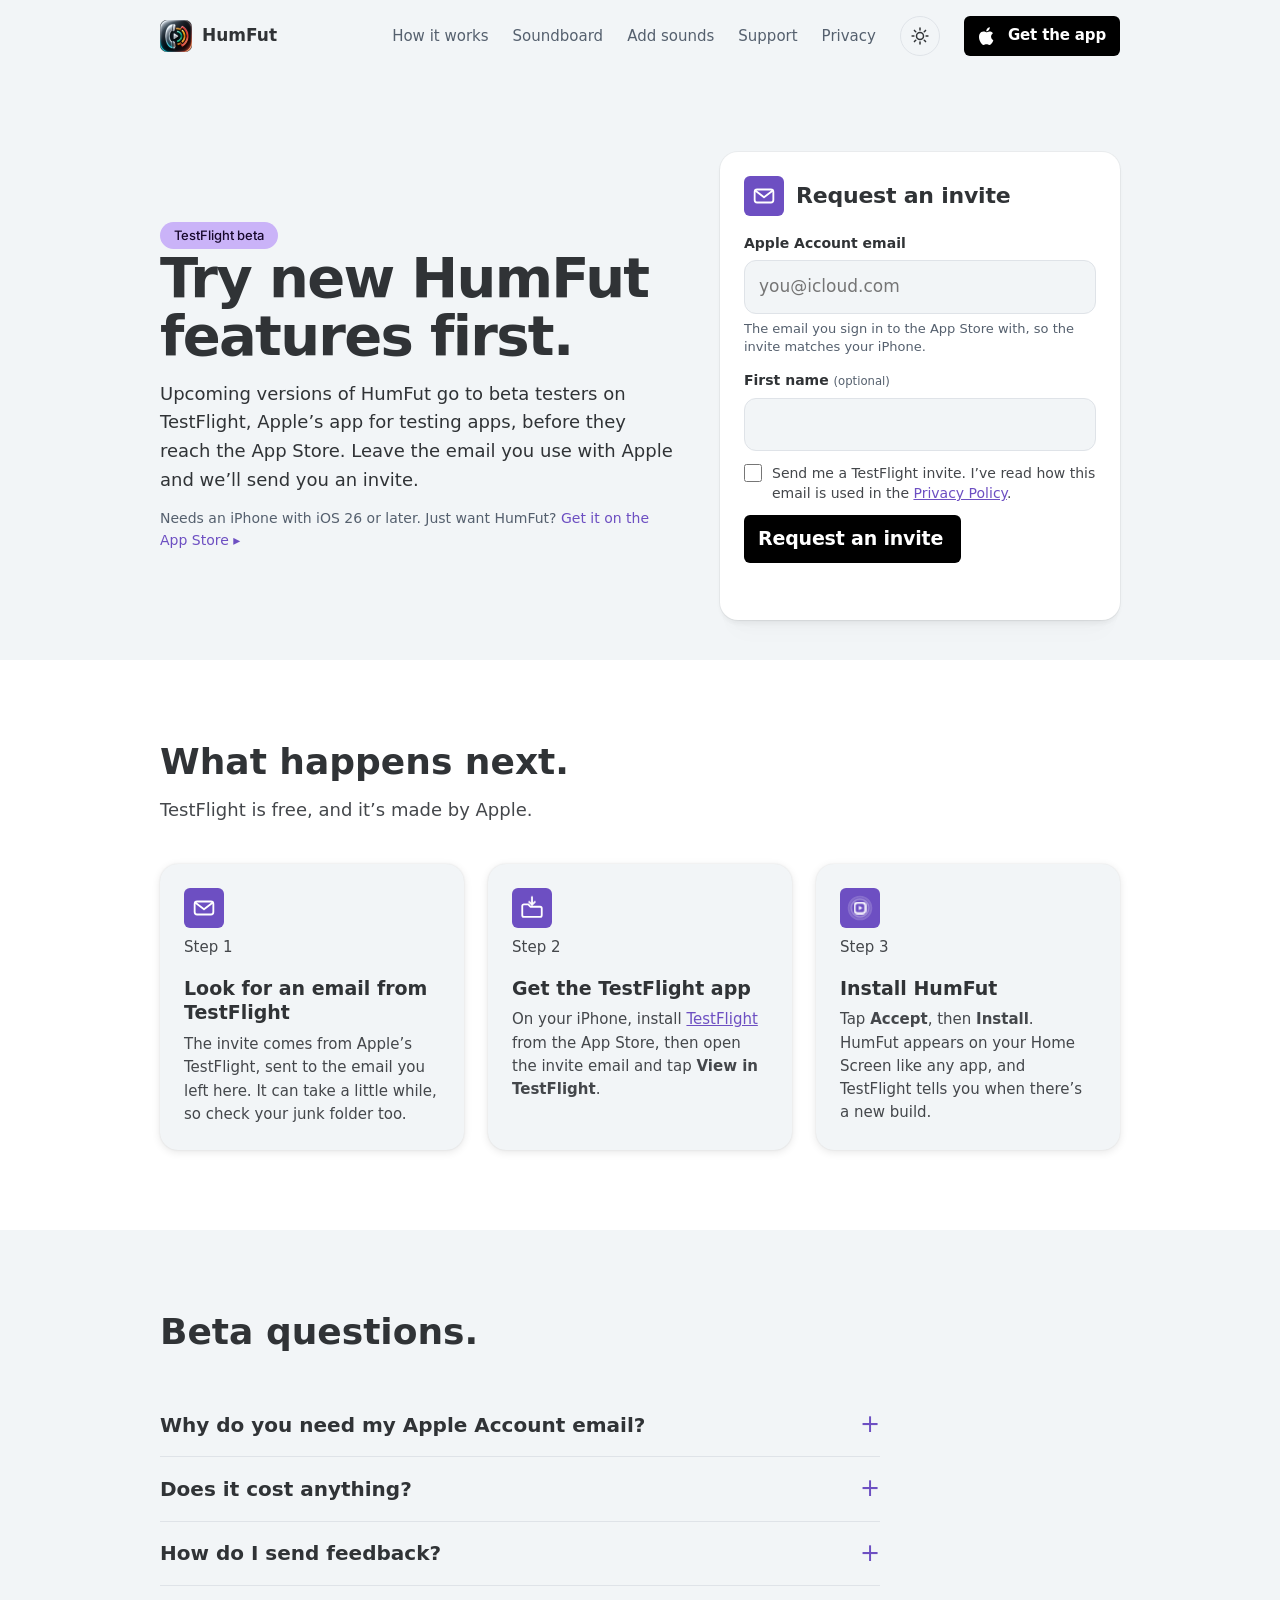
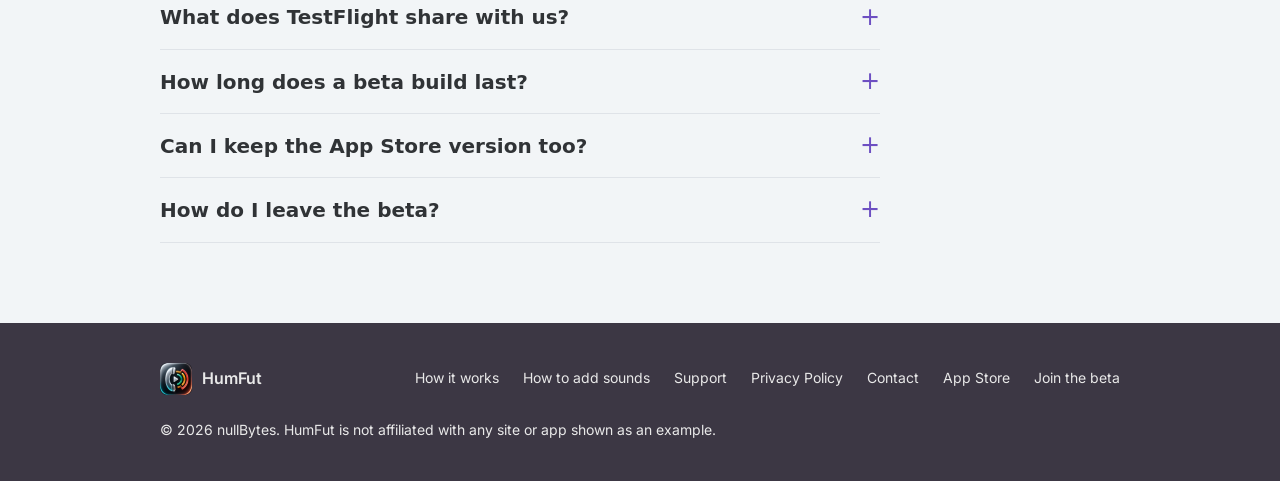
==== commit e38e6044: "HumFut is live: App Store buttons go to the App Store; beta moves to the footer - Every App Store bu" ====
--- a/beta.html
+++ b/beta.html
@@ -4,14 +4,15 @@
 <meta charset="utf-8">
 <meta name="viewport" content="width=device-width, initial-scale=1">
 <title>Join the Beta — HumFut</title>
-<meta name="description" content="Try HumFut on TestFlight before it’s on the App Store. Leave your Apple Account email and we’ll send you an invite.">
+<meta name="description" content="Join the HumFut beta on TestFlight and try new features before they’re released. Leave your Apple Account email and we’ll send you an invite.">
+<meta name="apple-itunes-app" content="app-id=6815140274">
 <link rel="icon" type="image/png" sizes="32x32" href="assets/icons/favicon-32.png">
 <link rel="icon" type="image/png" sizes="64x64" href="assets/icons/favicon-64.png">
 <link rel="apple-touch-icon" href="assets/icons/apple-touch-icon.png">
-<link rel="stylesheet" href="assets/tokens.css?v=d33e0487">
-<link rel="stylesheet" href="assets/components.css?v=d33e0487">
-<link rel="stylesheet" href="assets/mockups.css?v=d33e0487">
-<link rel="stylesheet" href="assets/site.css?v=d33e0487">
+<link rel="stylesheet" href="assets/tokens.css?v=8f24482d">
+<link rel="stylesheet" href="assets/components.css?v=8f24482d">
+<link rel="stylesheet" href="assets/mockups.css?v=8f24482d">
+<link rel="stylesheet" href="assets/site.css?v=8f24482d">
 <script>document.documentElement.classList.add('js');</script>
 <script>
   // Light by default. Apply a saved Dark or System choice before first paint; System follows the device.
@@ -52,7 +53,7 @@
         <button type="button" role="menuitemradio" aria-checked="false" data-set-theme="dark">Dark</button>
       </div>
     </div>
-    <a class="hf-store js-appstore" href="beta.html"><svg viewBox="0 0 24 24"><use href="#i-apple"/></svg><span class="hf-store-lines"><span class="hf-store-big">Get the app</span></span></a>
+    <a class="hf-store js-appstore" href="https://apps.apple.com/app/humfut-sounds-for-calls/id6815140274"><svg viewBox="0 0 24 24"><use href="#i-apple"/></svg><span class="hf-store-lines"><span class="hf-store-big">Get the app</span></span></a>
   </div>
 </header>
 
@@ -61,9 +62,9 @@
   <div class="wrap beta-hero">
     <div>
       <span class="hf-kicker">TestFlight beta</span>
-      <h1>Try HumFut before it’s on the App Store.</h1>
-      <p class="lede">HumFut is in beta on TestFlight, Apple’s app for testing new apps. Leave the email you use with Apple and we’ll send you an invite.</p>
-      <p class="page-meta">Needs an iPhone with iOS 26 or later.</p>
+      <h1>Try new HumFut features first.</h1>
+      <p class="lede">Upcoming versions of HumFut go to beta testers on TestFlight, Apple’s app for testing apps, before they reach the App Store. Leave the email you use with Apple and we’ll send you an invite.</p>
+      <p class="page-meta">Needs an iPhone with iOS 26 or later. Just want HumFut? <a class="hf-link" href="https://apps.apple.com/app/humfut-sounds-for-calls/id6815140274">Get it on the App Store</a></p>
     </div>
     <form class="beta-form reveal" id="beta-form" novalidate data-ai-host>
       <div class="beta-form-head"><span class="hf-feature-icon"><span class="hf-ai" data-icon="mail"><svg viewBox="0 0 32 32" aria-hidden="true" focusable="false"><rect x="4.5" y="8" width="23" height="16" rx="3"/><path class="ai-draw" d="M5.5 9.5l10.5 8 10.5-8" style="--len:27"/></svg></span></span><h2>Request an invite</h2></div>
@@ -110,7 +111,8 @@
       <details><summary>How do I send feedback?</summary><div><p>Take a screenshot in HumFut and tap <strong>Share Beta Feedback</strong>, or open TestFlight and tap <strong>Send Beta Feedback</strong>. You can also email <a href="mailto:humfut-support@nullbytes.app">humfut-support@nullbytes.app</a>.</p></div></details>
       <details><summary>What does TestFlight share with us?</summary><div><p>Apple shows us your tester email and name, when you installed and opened the beta, and any crash reports or feedback you send through TestFlight. <a href="privacy.html#beta">More in the Privacy Policy</a></p></div></details>
       <details><summary>How long does a beta build last?</summary><div><p>Each TestFlight build works for 90 days. Newer builds arrive in TestFlight before then.</p></div></details>
-      <details><summary>How do I leave the beta?</summary><div><p>Open TestFlight, choose HumFut and tap <strong>Stop Testing</strong>, or delete the app. To have your email removed from our list, write to <a href="mailto:humfut-support@nullbytes.app">humfut-support@nullbytes.app</a>.</p></div></details>
+      <details><summary>Can I keep the App Store version too?</summary><div><p>No. The beta replaces the App Store version of HumFut on your iPhone while you test. To go back, leave the beta and install HumFut from the <a href="https://apps.apple.com/app/humfut-sounds-for-calls/id6815140274">App Store</a> again.</p></div></details>
+      <details><summary>How do I leave the beta?</summary><div><p>Open TestFlight, choose HumFut and tap <strong>Stop Testing</strong>, then install HumFut from the App Store again. To have your email removed from our list, write to <a href="mailto:humfut-support@nullbytes.app">humfut-support@nullbytes.app</a>.</p></div></details>
     </div>
   </div>
 </section>
@@ -125,14 +127,15 @@
       <a href="support.html">Support</a>
       <a href="privacy.html">Privacy Policy</a>
       <a href="mailto:humfut-support@nullbytes.app">Contact</a>
-      <a class="js-appstore" href="beta.html">App Store</a>
+      <a class="js-appstore" href="https://apps.apple.com/app/humfut-sounds-for-calls/id6815140274">App Store</a>
+      <a href="beta.html">Join the beta</a>
     </nav>
     <span>© 2026 nullBytes. HumFut is not affiliated with any site or app shown as an example.</span>
   </div>
 </footer>
 
-<script src="assets/beta.js?v=d33e0487" defer></script>
-<script src="assets/site.js?v=d33e0487" defer></script>
-<script src="assets/anim-icons.js?v=d33e0487" defer></script>
+<script src="assets/beta.js?v=8f24482d" defer></script>
+<script src="assets/site.js?v=8f24482d" defer></script>
+<script src="assets/anim-icons.js?v=8f24482d" defer></script>
 </body>
 </html>
--- a/assets/site.css
+++ b/assets/site.css
@@ -647,3 +647,4 @@
 .beta-done .tick { width: 48px; height: 48px; border-radius: 50%; background: var(--app-ready); color: #fff; display: grid; place-items: center; font-size: 24px; font-weight: 800; }
 .beta-done h2 { margin: 0; font-size: 24px; color: var(--ink); }
 .beta-done p { margin: 0; font-size: 16px; line-height: 1.55; color: var(--ink-2); }
+.page-meta .hf-link { font-size: inherit; }
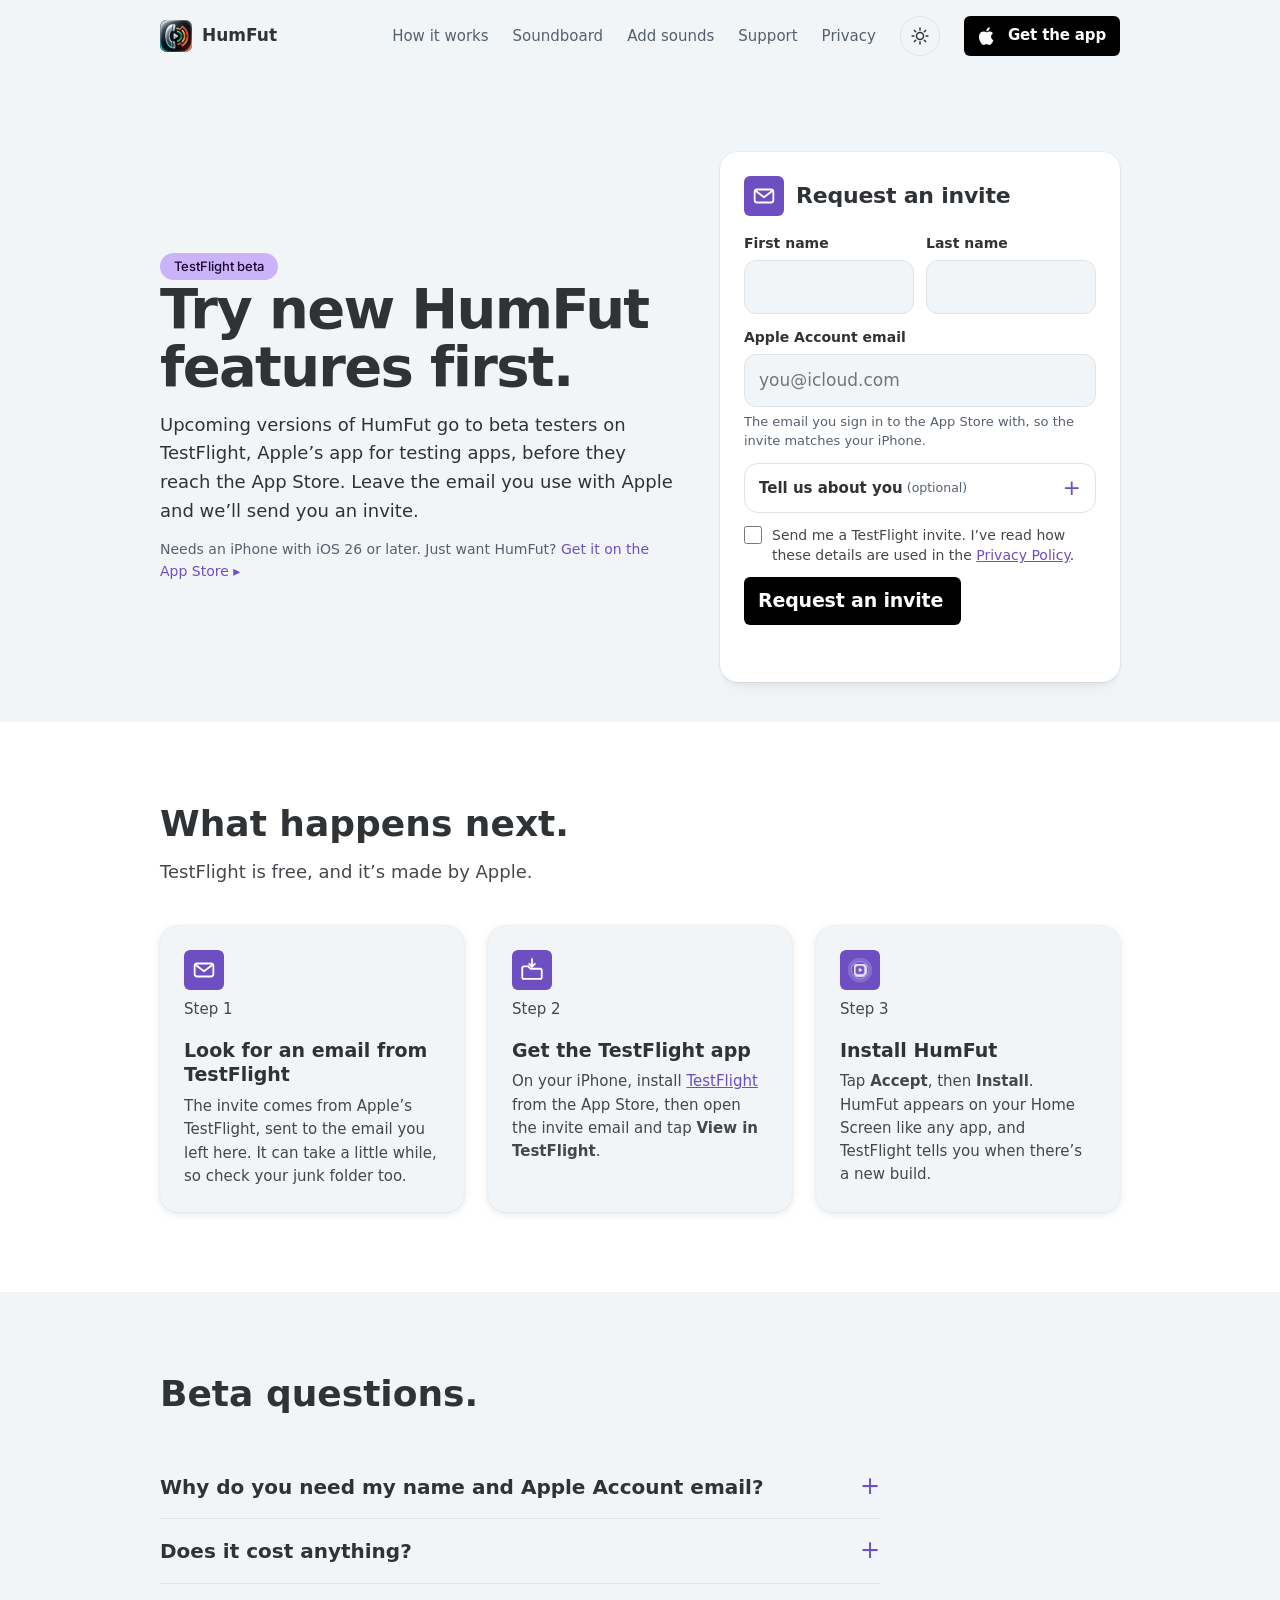
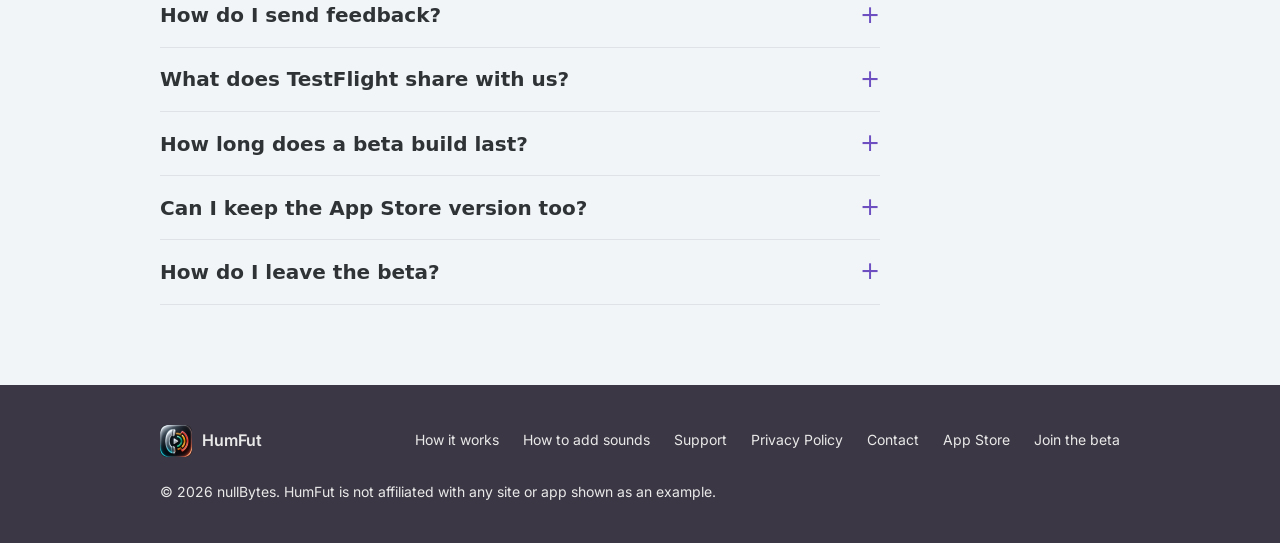
==== commit 190d8bff: "Beta form: first and last name, and optional 'Tell us about you' - First and last name are now requi" ====
--- a/beta.html
+++ b/beta.html
@@ -9,10 +9,10 @@
 <link rel="icon" type="image/png" sizes="32x32" href="assets/icons/favicon-32.png">
 <link rel="icon" type="image/png" sizes="64x64" href="assets/icons/favicon-64.png">
 <link rel="apple-touch-icon" href="assets/icons/apple-touch-icon.png">
-<link rel="stylesheet" href="assets/tokens.css?v=8f24482d">
-<link rel="stylesheet" href="assets/components.css?v=8f24482d">
-<link rel="stylesheet" href="assets/mockups.css?v=8f24482d">
-<link rel="stylesheet" href="assets/site.css?v=8f24482d">
+<link rel="stylesheet" href="assets/tokens.css?v=1a3e2363">
+<link rel="stylesheet" href="assets/components.css?v=1a3e2363">
+<link rel="stylesheet" href="assets/mockups.css?v=1a3e2363">
+<link rel="stylesheet" href="assets/site.css?v=1a3e2363">
 <script>document.documentElement.classList.add('js');</script>
 <script>
   // Light by default. Apply a saved Dark or System choice before first paint; System follows the device.
@@ -68,16 +68,46 @@
     </div>
     <form class="beta-form reveal" id="beta-form" novalidate data-ai-host>
       <div class="beta-form-head"><span class="hf-feature-icon"><span class="hf-ai" data-icon="mail"><svg viewBox="0 0 32 32" aria-hidden="true" focusable="false"><rect x="4.5" y="8" width="23" height="16" rx="3"/><path class="ai-draw" d="M5.5 9.5l10.5 8 10.5-8" style="--len:27"/></svg></span></span><h2>Request an invite</h2></div>
+      <div class="name-row">
+        <label class="field"><span>First name</span>
+          <input type="text" name="firstName" autocomplete="given-name" maxlength="60" required aria-describedby="name-err">
+        </label>
+        <label class="field"><span>Last name</span>
+          <input type="text" name="lastName" autocomplete="family-name" maxlength="60" required aria-describedby="name-err">
+        </label>
+      </div>
+      <p class="field-err" id="name-err" role="alert" hidden></p>
       <label class="field"><span>Apple Account email</span>
         <input type="email" name="email" autocomplete="email" inputmode="email" required placeholder="you@icloud.com" aria-describedby="email-help email-err">
       </label>
       <p class="field-help" id="email-help">The email you sign in to the App Store with, so the invite matches your iPhone.</p>
       <p class="field-err" id="email-err" role="alert" hidden></p>
-      <label class="field"><span>First name <small>(optional)</small></span>
-        <input type="text" name="firstName" autocomplete="given-name" maxlength="60">
-      </label>
+      <details class="beta-more">
+        <summary>Tell us about you <small>(optional)</small></summary>
+        <p class="field-help">It helps us choose testers for each new build. Skip it if you like.</p>
+        <label class="field"><span>Why do you want to join, and how could you help?</span>
+          <textarea name="reason" rows="4" maxlength="1000" placeholder="For example: I use HumFut on most family calls and I’m happy to report bugs."></textarea>
+        </label>
+        <fieldset class="field">
+          <legend>What would you be up for?</legend>
+          <label class="check"><input type="checkbox" name="helps" value="real-calls"><span>Using beta builds on my real calls</span></label>
+          <label class="check"><input type="checkbox" name="helps" value="bugs"><span>Reporting bugs and crashes</span></label>
+          <label class="check"><input type="checkbox" name="helps" value="ideas"><span>Suggesting features and sounds</span></label>
+          <label class="check"><input type="checkbox" name="helps" value="survey"><span>Answering a short survey now and then</span></label>
+        </fieldset>
+        <fieldset class="field">
+          <legend>Which calls would you test it on?</legend>
+          <div class="chips-row">
+            <label class="chip-check"><input type="checkbox" name="calls" value="phone"><span>Phone</span></label>
+            <label class="chip-check"><input type="checkbox" name="calls" value="facetime"><span>FaceTime</span></label>
+            <label class="chip-check"><input type="checkbox" name="calls" value="whatsapp"><span>WhatsApp</span></label>
+            <label class="chip-check"><input type="checkbox" name="calls" value="zoom"><span>Zoom</span></label>
+            <label class="chip-check"><input type="checkbox" name="calls" value="other"><span>Other apps</span></label>
+          </div>
+        </fieldset>
+      </details>
       <label class="hp" aria-hidden="true">Website<input type="text" name="website" tabindex="-1" autocomplete="off"></label>
-      <label class="check"><input type="checkbox" name="consent" required aria-describedby="consent-err"><span>Send me a TestFlight invite. I’ve read how this email is used in the <a href="privacy.html#beta">Privacy Policy</a>.</span></label>
+      <label class="check"><input type="checkbox" name="consent" required aria-describedby="consent-err"><span>Send me a TestFlight invite. I’ve read how these details are used in the <a href="privacy.html#beta">Privacy Policy</a>.</span></label>
       <p class="field-err" id="consent-err" role="alert" hidden></p>
       <div class="turnstile-slot" hidden></div>
       <button type="submit" class="hf-store beta-submit"><span class="hf-store-lines"><span class="hf-store-big">Request an invite</span></span></button>
@@ -106,7 +136,7 @@
       <h2 class="heading-xl">Beta questions.</h2>
     </div>
     <div class="faq">
-      <details><summary>Why do you need my Apple Account email?</summary><div><p>TestFlight invites are tied to an email. Using the one you sign in to the App Store with means the invite opens straight into TestFlight on your iPhone.</p></div></details>
+      <details><summary>Why do you need my name and Apple Account email?</summary><div><p>TestFlight invites are tied to an email. Using the one you sign in to the App Store with means the invite opens straight into TestFlight on your iPhone. TestFlight also lists each tester by name, so we know who’s who.</p></div></details>
       <details><summary>Does it cost anything?</summary><div><p>No. TestFlight is free, and in-app purchases in a TestFlight build aren’t charged. They also don’t carry over to the App Store version.</p></div></details>
       <details><summary>How do I send feedback?</summary><div><p>Take a screenshot in HumFut and tap <strong>Share Beta Feedback</strong>, or open TestFlight and tap <strong>Send Beta Feedback</strong>. You can also email <a href="mailto:humfut-support@nullbytes.app">humfut-support@nullbytes.app</a>.</p></div></details>
       <details><summary>What does TestFlight share with us?</summary><div><p>Apple shows us your tester email and name, when you installed and opened the beta, and any crash reports or feedback you send through TestFlight. <a href="privacy.html#beta">More in the Privacy Policy</a></p></div></details>
@@ -134,8 +164,8 @@
   </div>
 </footer>
 
-<script src="assets/beta.js?v=8f24482d" defer></script>
-<script src="assets/site.js?v=8f24482d" defer></script>
-<script src="assets/anim-icons.js?v=8f24482d" defer></script>
+<script src="assets/beta.js?v=1a3e2363" defer></script>
+<script src="assets/site.js?v=1a3e2363" defer></script>
+<script src="assets/anim-icons.js?v=1a3e2363" defer></script>
 </body>
 </html>
--- a/assets/site.css
+++ b/assets/site.css
@@ -648,3 +648,27 @@
 .beta-done h2 { margin: 0; font-size: 24px; color: var(--ink); }
 .beta-done p { margin: 0; font-size: 16px; line-height: 1.55; color: var(--ink-2); }
 .page-meta .hf-link { font-size: inherit; }
+/* Beta form: name row and the optional "Tell us about you" questions */
+.beta-form .name-row { display: grid; grid-template-columns: 1fr 1fr; gap: var(--space-12); }
+@media (max-width: 420px) { .beta-form .name-row { grid-template-columns: 1fr; } }
+.beta-form textarea { font: inherit; font-size: 16px; font-weight: 400; line-height: 1.45; color: var(--ink); background: var(--canvas); border: 1.5px solid var(--hairline); border-radius: 12px; padding: 10px 14px; width: 100%; box-sizing: border-box; resize: vertical; min-height: 96px; }
+.beta-form textarea:focus-visible { outline: 3px solid var(--accent); outline-offset: 1px; border-color: var(--accent); }
+.beta-form fieldset.field { border: 0; margin: 0; padding: 0; display: grid; gap: 8px; }
+.beta-form fieldset legend { padding: 0; margin-bottom: 6px; font-size: 14px; font-weight: 600; color: var(--ink); }
+.beta-more { border: 1.5px solid var(--hairline); border-radius: 14px; padding: 0 14px; }
+.beta-more[open] { padding-bottom: 14px; display: grid; gap: var(--space-12); }
+.beta-more summary { cursor: pointer; list-style: none; padding: 12px 0; display: flex; justify-content: space-between; align-items: center; font-size: 15px; font-weight: 600; color: var(--ink); }
+.beta-more summary::-webkit-details-marker { display: none; }
+.beta-more summary small { font-weight: 400; color: var(--muted); margin-left: 4px; margin-right: auto; }
+.beta-more summary::after { content: "+"; color: var(--accent); font-size: 22px; font-weight: 400; line-height: 1; }
+.beta-more[open] summary::after { content: "\2212"; }
+.beta-more summary:focus-visible { outline: 3px solid var(--accent); outline-offset: 2px; border-radius: 8px; }
+.beta-more .field-help { margin: -8px 0 0; }
+.chips-row { display: flex; flex-wrap: wrap; gap: 8px; }
+.chip-check { position: relative; cursor: pointer; }
+.chip-check input { position: absolute; opacity: 0; width: 1px; height: 1px; }
+.chip-check span { display: inline-block; padding: 7px 14px; border-radius: var(--radius-pill); border: 1.5px solid var(--hairline); font-size: 14px; font-weight: 600; color: var(--ink-2); }
+.chip-check input:checked + span { border-color: var(--accent); background: var(--accent-wash); color: var(--accent); }
+.chip-check input:focus-visible + span { outline: 3px solid var(--accent); outline-offset: 2px; }
+.beta-form fieldset .check { font-weight: 400; color: var(--ink-2); }
+.beta-form fieldset.field + fieldset.field { margin-top: 4px; }
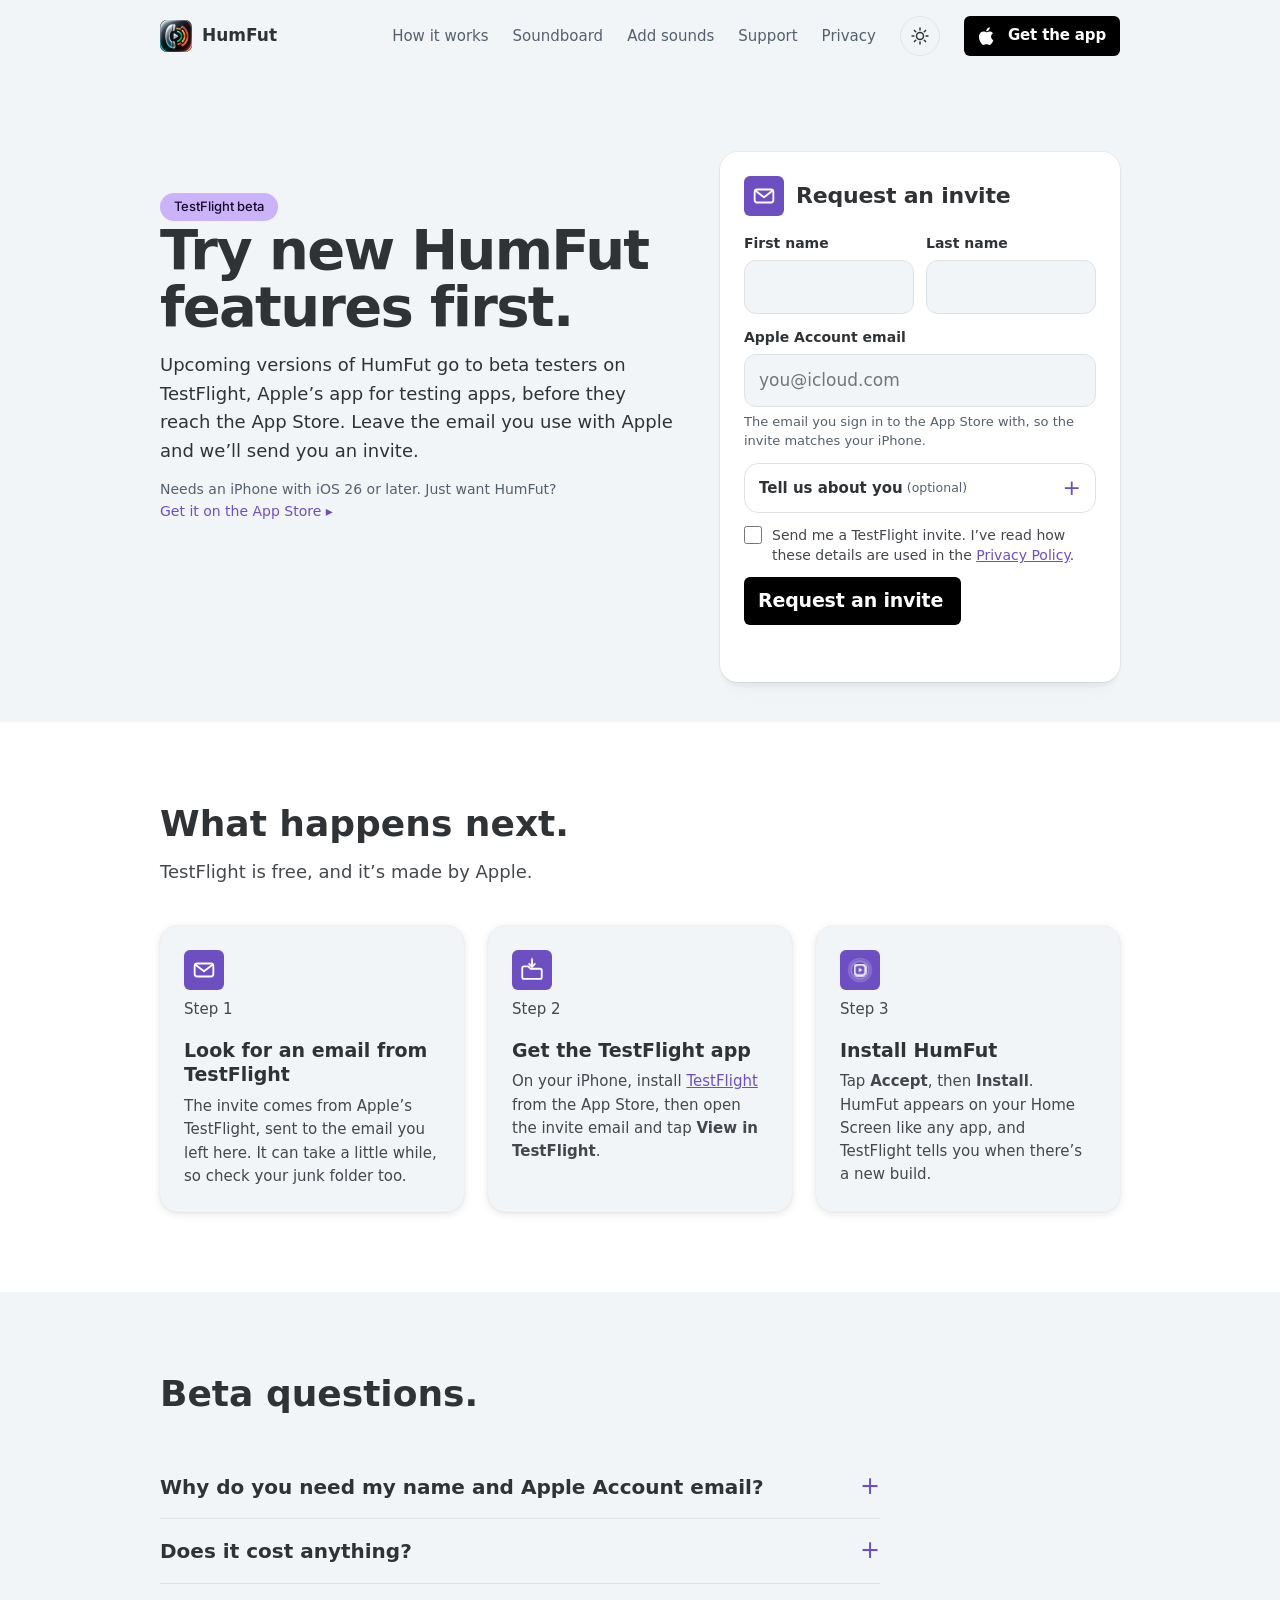
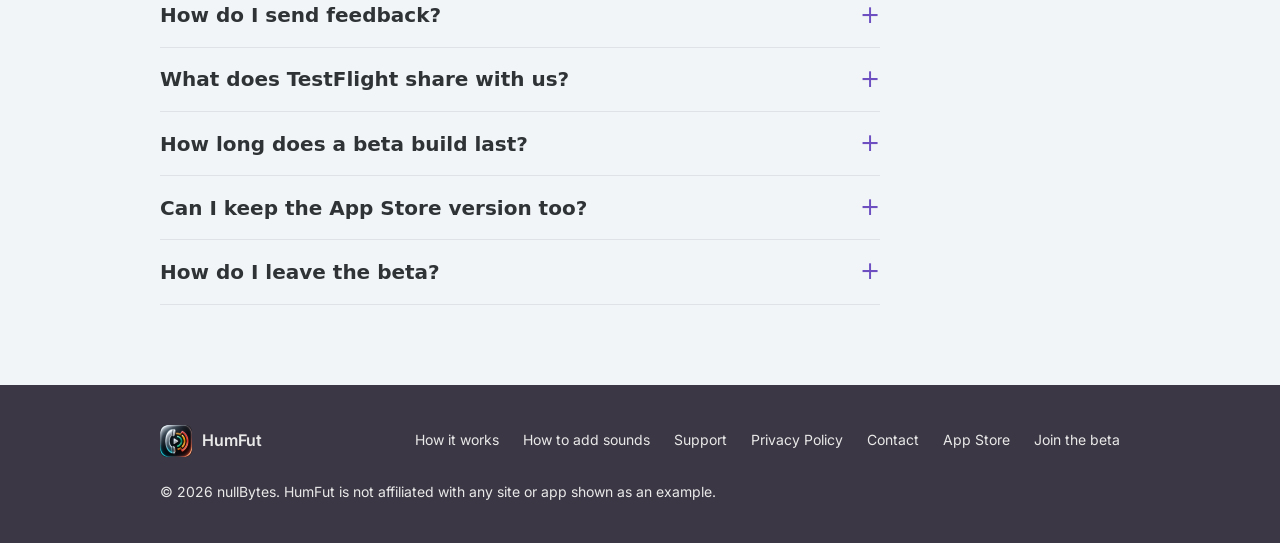
==== commit 94954835: "Keep the beta page text still when "Tell us about you" opens The hero grid centred its two columns v" ====
--- a/beta.html
+++ b/beta.html
@@ -9,10 +9,10 @@
 <link rel="icon" type="image/png" sizes="32x32" href="assets/icons/favicon-32.png">
 <link rel="icon" type="image/png" sizes="64x64" href="assets/icons/favicon-64.png">
 <link rel="apple-touch-icon" href="assets/icons/apple-touch-icon.png">
-<link rel="stylesheet" href="assets/tokens.css?v=1a3e2363">
-<link rel="stylesheet" href="assets/components.css?v=1a3e2363">
-<link rel="stylesheet" href="assets/mockups.css?v=1a3e2363">
-<link rel="stylesheet" href="assets/site.css?v=1a3e2363">
+<link rel="stylesheet" href="assets/tokens.css?v=f05b3c0a">
+<link rel="stylesheet" href="assets/components.css?v=f05b3c0a">
+<link rel="stylesheet" href="assets/mockups.css?v=f05b3c0a">
+<link rel="stylesheet" href="assets/site.css?v=f05b3c0a">
 <script>document.documentElement.classList.add('js');</script>
 <script>
   // Light by default. Apply a saved Dark or System choice before first paint; System follows the device.
@@ -164,8 +164,8 @@
   </div>
 </footer>
 
-<script src="assets/beta.js?v=1a3e2363" defer></script>
-<script src="assets/site.js?v=1a3e2363" defer></script>
-<script src="assets/anim-icons.js?v=1a3e2363" defer></script>
+<script src="assets/beta.js?v=f05b3c0a" defer></script>
+<script src="assets/site.js?v=f05b3c0a" defer></script>
+<script src="assets/anim-icons.js?v=f05b3c0a" defer></script>
 </body>
 </html>
--- a/assets/site.css
+++ b/assets/site.css
@@ -623,8 +623,10 @@
 @media (max-width: 860px) { .policy { grid-template-columns: 1fr; } .policy-toc { display: none; } }
 
 /* ---------- Join the beta (TestFlight invite request) ---------- */
-.beta-hero { display: grid; grid-template-columns: minmax(0, 1fr) 400px; gap: var(--space-40); align-items: center; }
-@media (max-width: 900px) { .beta-hero { grid-template-columns: 1fr; } }
+.beta-hero { display: grid; grid-template-columns: minmax(0, 1fr) 400px; gap: var(--space-40); align-items: start; }
+/* Top-aligned, so opening the optional questions grows the form downwards without moving the text beside it. */
+.beta-hero > div:first-child { padding-top: var(--space-40); }
+@media (max-width: 900px) { .beta-hero { grid-template-columns: 1fr; } .beta-hero > div:first-child { padding-top: 0; } }
 .beta-form { background: var(--surface); border-radius: var(--radius-card); box-shadow: var(--shadow-float); padding: var(--space-24); display: grid; gap: var(--space-12); }
 .beta-form-head { display: flex; align-items: center; gap: var(--space-12); margin-bottom: var(--space-4); }
 .beta-form-head h2 { margin: 0; font-size: 22px; line-height: 1.2; letter-spacing: -.01em; color: var(--ink); }
@@ -647,7 +649,7 @@
 .beta-done .tick { width: 48px; height: 48px; border-radius: 50%; background: var(--app-ready); color: #fff; display: grid; place-items: center; font-size: 24px; font-weight: 800; }
 .beta-done h2 { margin: 0; font-size: 24px; color: var(--ink); }
 .beta-done p { margin: 0; font-size: 16px; line-height: 1.55; color: var(--ink-2); }
-.page-meta .hf-link { font-size: inherit; }
+.page-meta .hf-link { font-size: inherit; white-space: nowrap; }
 /* Beta form: name row and the optional "Tell us about you" questions */
 .beta-form .name-row { display: grid; grid-template-columns: 1fr 1fr; gap: var(--space-12); }
 @media (max-width: 420px) { .beta-form .name-row { grid-template-columns: 1fr; } }
